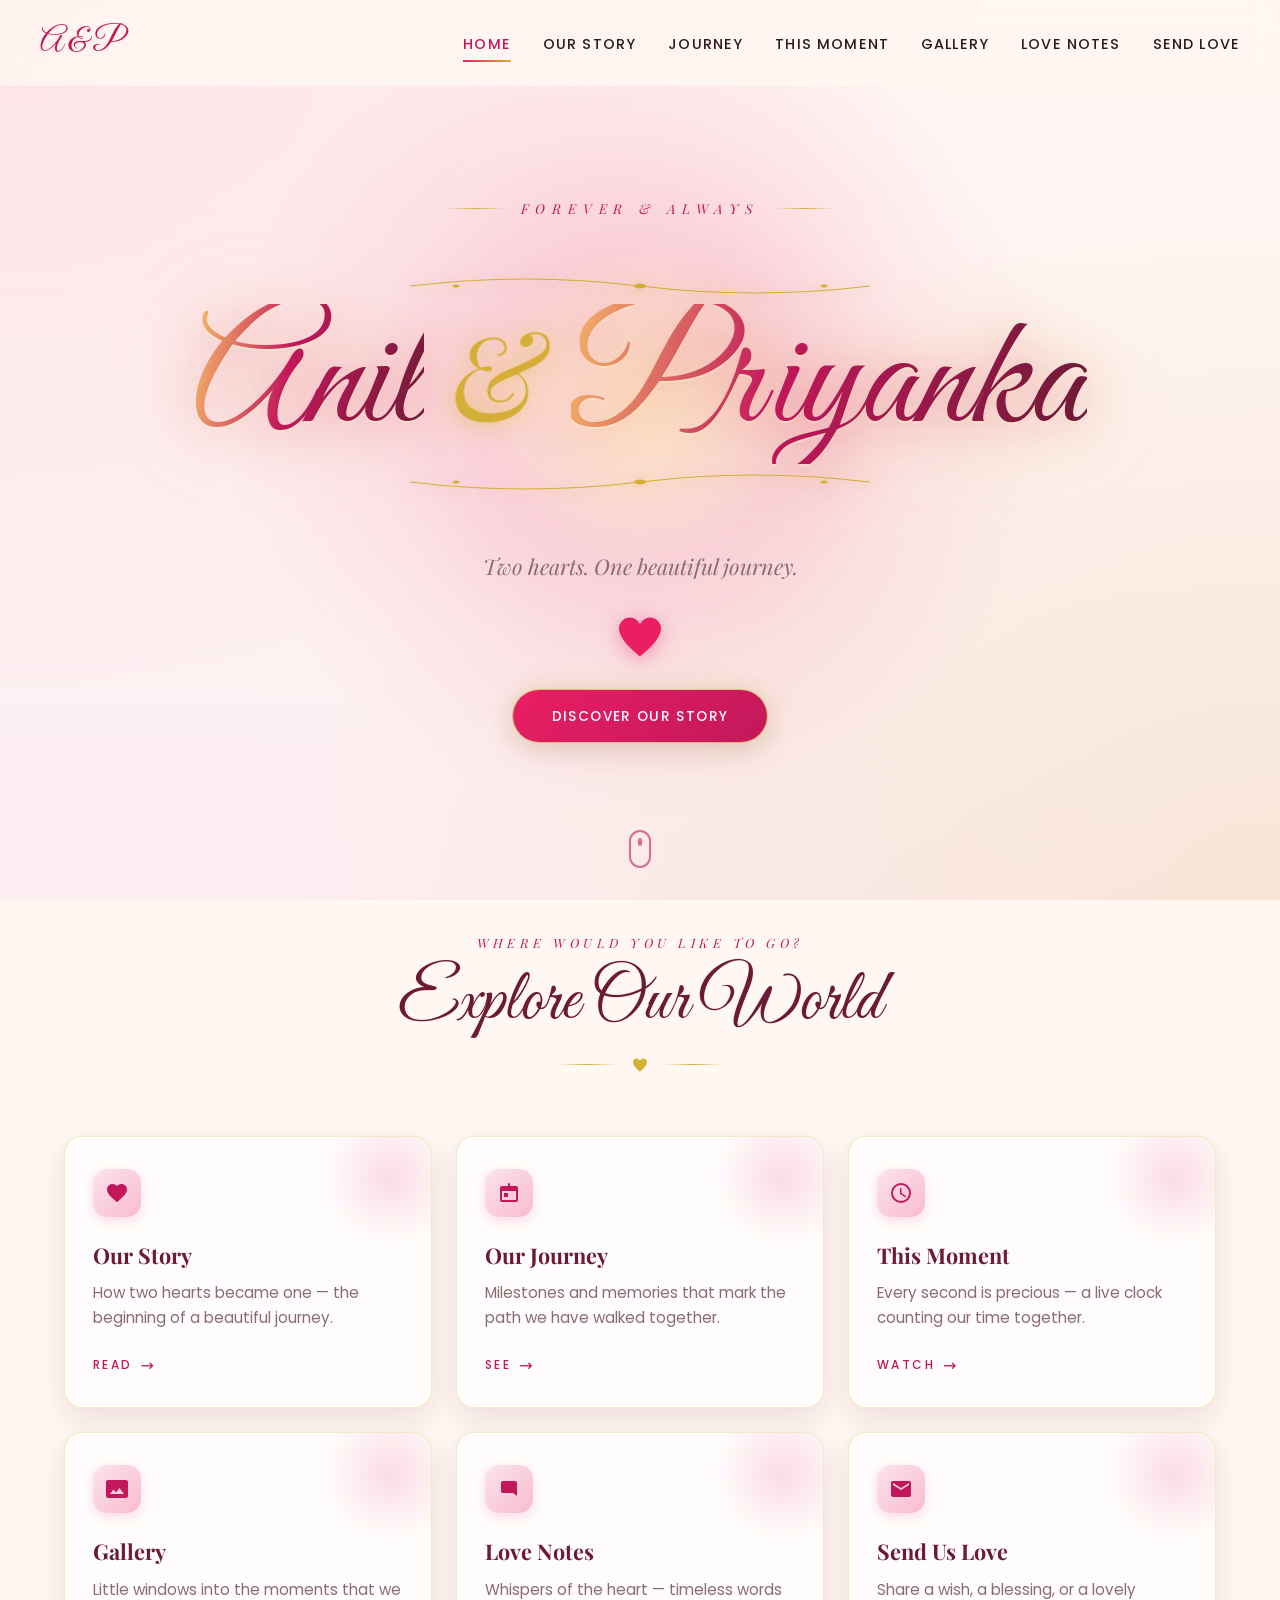
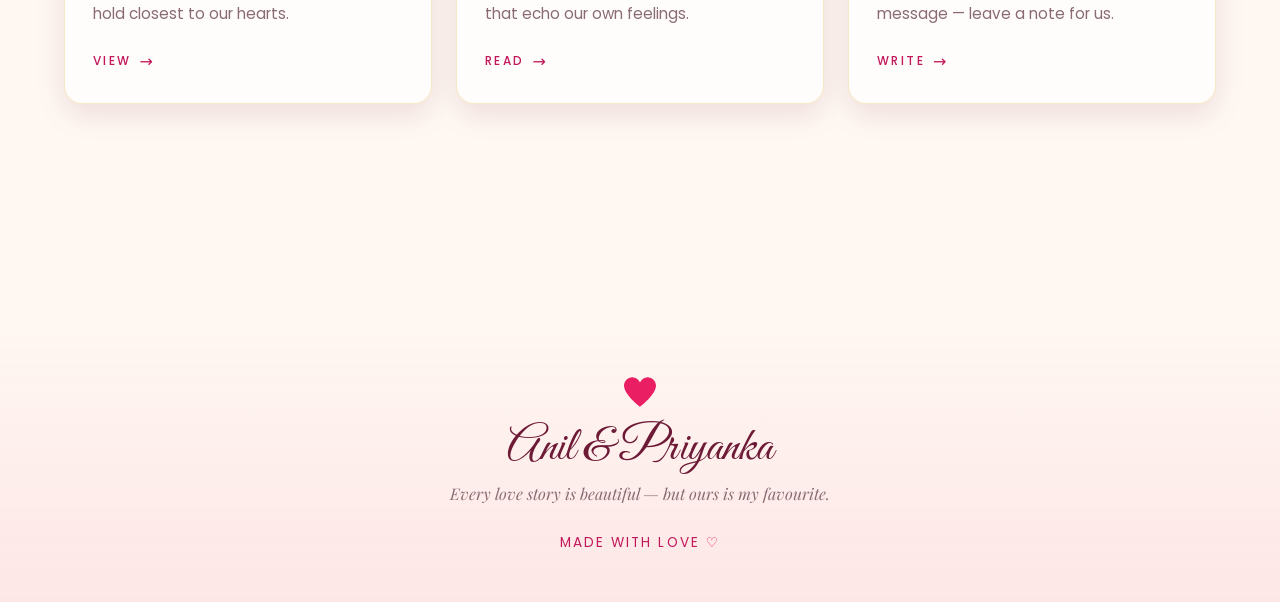
==== index.html @ 2e998d54 "Build multi-page romantic website for Anil & Priyanka - 7 pages: Home, Our Story, Journey, This Mome" ====
<!DOCTYPE html>
<html lang="en">
<head>
  <meta charset="UTF-8" />
  <meta name="viewport" content="width=device-width, initial-scale=1.0" />
  <title>Anil &amp; Priyanka &mdash; Our Love Story</title>
  <meta name="description" content="A love story of Anil and Priyanka." />

  <!-- Google Fonts -->
  <link rel="preconnect" href="https://fonts.googleapis.com" />
  <link rel="preconnect" href="https://fonts.gstatic.com" crossorigin />
  <link
    href="https://fonts.googleapis.com/css2?family=Great+Vibes&family=Playfair+Display:ital,wght@0,400;0,600;1,400&family=Poppins:wght@300;400;500;600&display=swap"
    rel="stylesheet"
  />

  <link rel="stylesheet" href="styles.css" />
</head>
<body>
  <!-- Floating hearts background -->
  <div class="hearts-container" aria-hidden="true"></div>

  <!-- Navigation (injected by script.js) -->
  <div id="nav-placeholder"></div>

  <!-- HERO -->
  <header id="home" class="hero">
    <div class="hero-aura" aria-hidden="true"></div>
    <div class="hero-sparkles" aria-hidden="true"></div>

    <div class="hero-content">
      <p class="hero-eyebrow">
        <span class="eyebrow-line"></span>
        Forever &amp; Always
        <span class="eyebrow-line"></span>
      </p>

      <div class="hero-names-wrap">
        <div class="flourish flourish-top" aria-hidden="true">
          <svg viewBox="0 0 200 20" preserveAspectRatio="none">
            <path d="M0,10 Q50,-4 100,10 T200,10" fill="none" stroke="currentColor" stroke-width="1.2"/>
            <circle cx="100" cy="10" r="2.5" fill="currentColor"/>
            <circle cx="20"  cy="10" r="1.5" fill="currentColor"/>
            <circle cx="180" cy="10" r="1.5" fill="currentColor"/>
          </svg>
        </div>

        <h1 class="hero-names">
          <span class="name" data-text="Anil">Anil</span>
          <span class="amp" aria-hidden="true">
            <svg viewBox="0 0 60 60">
              <text x="30" y="46" text-anchor="middle" font-family="Playfair Display, serif" font-style="italic" font-size="52" fill="currentColor">&amp;</text>
            </svg>
          </span>
          <span class="visually-hidden">and</span>
          <span class="name" data-text="Priyanka">Priyanka</span>
        </h1>

        <div class="flourish flourish-bottom" aria-hidden="true">
          <svg viewBox="0 0 200 20" preserveAspectRatio="none">
            <path d="M0,10 Q50,24 100,10 T200,10" fill="none" stroke="currentColor" stroke-width="1.2"/>
            <circle cx="100" cy="10" r="2.5" fill="currentColor"/>
            <circle cx="20"  cy="10" r="1.5" fill="currentColor"/>
            <circle cx="180" cy="10" r="1.5" fill="currentColor"/>
          </svg>
        </div>
      </div>

      <p class="hero-tagline">Two hearts. One beautiful journey.</p>

      <div class="hero-heart" aria-hidden="true">
        <svg viewBox="0 0 32 29.6" xmlns="http://www.w3.org/2000/svg">
          <path d="M23.6,0c-3.4,0-6.3,2.2-7.6,5.3C14.7,2.2,11.8,0,8.4,0C3.8,0,0,3.8,0,8.4c0,9.4,16,21.2,16,21.2s16-11.8,16-21.2C32,3.8,28.2,0,23.6,0z"/>
        </svg>
      </div>

      <a href="story.html" class="hero-cta">Discover Our Story</a>
    </div>

    <div class="hero-scroll" aria-hidden="true">
      <span></span>
    </div>
  </header>

  <!-- EXPLORE — gateway cards to each section -->
  <section class="explore-section">
    <div class="section-header reveal">
      <p class="section-eyebrow">Where would you like to go?</p>
      <h2 class="section-title">Explore Our World</h2>
      <div class="ornament"><span></span><svg viewBox="0 0 32 29.6"><path d="M23.6,0c-3.4,0-6.3,2.2-7.6,5.3C14.7,2.2,11.8,0,8.4,0C3.8,0,0,3.8,0,8.4c0,9.4,16,21.2,16,21.2s16-11.8,16-21.2C32,3.8,28.2,0,23.6,0z"/></svg><span></span></div>
    </div>

    <div class="explore-grid">
      <a href="story.html" class="explore-card reveal">
        <div class="explore-icon" aria-hidden="true">
          <svg viewBox="0 0 24 24"><path d="M12 21.35l-1.45-1.32C5.4 15.36 2 12.28 2 8.5 2 5.42 4.42 3 7.5 3c1.74 0 3.41.81 4.5 2.09C13.09 3.81 14.76 3 16.5 3 19.58 3 22 5.42 22 8.5c0 3.78-3.4 6.86-8.55 11.54L12 21.35z"/></svg>
        </div>
        <h3>Our Story</h3>
        <p>How two hearts became one &mdash; the beginning of a beautiful journey.</p>
        <span class="explore-cta">Read</span>
      </a>

      <a href="journey.html" class="explore-card reveal">
        <div class="explore-icon" aria-hidden="true">
          <svg viewBox="0 0 24 24"><path d="M12 2a1 1 0 0 1 1 1v2h6a2 2 0 0 1 2 2v12a2 2 0 0 1-2 2H5a2 2 0 0 1-2-2V7a2 2 0 0 1 2-2h6V3a1 1 0 0 1 1-1zm7 8H5v9h14v-9zM7 12h4v4H7v-4z"/></svg>
        </div>
        <h3>Our Journey</h3>
        <p>Milestones and memories that mark the path we have walked together.</p>
        <span class="explore-cta">See</span>
      </a>

      <a href="moment.html" class="explore-card reveal">
        <div class="explore-icon" aria-hidden="true">
          <svg viewBox="0 0 24 24"><path d="M12 2a10 10 0 1 0 10 10A10 10 0 0 0 12 2zm0 18a8 8 0 1 1 8-8 8 8 0 0 1-8 8zm.5-13H11v6l5.25 3.15.75-1.23-4.5-2.67z"/></svg>
        </div>
        <h3>This Moment</h3>
        <p>Every second is precious &mdash; a live clock counting our time together.</p>
        <span class="explore-cta">Watch</span>
      </a>

      <a href="gallery.html" class="explore-card reveal">
        <div class="explore-icon" aria-hidden="true">
          <svg viewBox="0 0 24 24"><path d="M21 3H3a2 2 0 0 0-2 2v14a2 2 0 0 0 2 2h18a2 2 0 0 0 2-2V5a2 2 0 0 0-2-2zM5 17l3.5-4.5 2.5 3L14.5 11 19 17H5z"/></svg>
        </div>
        <h3>Gallery</h3>
        <p>Little windows into the moments that we hold closest to our hearts.</p>
        <span class="explore-cta">View</span>
      </a>

      <a href="notes.html" class="explore-card reveal">
        <div class="explore-icon" aria-hidden="true">
          <svg viewBox="0 0 24 24"><path d="M6 4h12a2 2 0 0 1 2 2v13l-4-3H6a2 2 0 0 1-2-2V6a2 2 0 0 1 2-2zm2 5h8v2H8V9zm0 4h5v2H8v-2z"/></svg>
        </div>
        <h3>Love Notes</h3>
        <p>Whispers of the heart &mdash; timeless words that echo our own feelings.</p>
        <span class="explore-cta">Read</span>
      </a>

      <a href="wishes.html" class="explore-card reveal">
        <div class="explore-icon" aria-hidden="true">
          <svg viewBox="0 0 24 24"><path d="M20 4H4c-1.1 0-1.99.9-1.99 2L2 18c0 1.1.9 2 2 2h16c1.1 0 2-.9 2-2V6c0-1.1-.9-2-2-2zm0 4l-8 5-8-5V6l8 5 8-5v2z"/></svg>
        </div>
        <h3>Send Us Love</h3>
        <p>Share a wish, a blessing, or a lovely message &mdash; leave a note for us.</p>
        <span class="explore-cta">Write</span>
      </a>
    </div>
  </section>

  <!-- VISITOR COUNT — a warm welcome card -->
  <section class="visitor-section">
    <div class="visitor-card visitor-widget reveal" role="status" aria-live="polite">
      <div class="visitor-icon" aria-hidden="true">
        <svg viewBox="0 0 32 29.6"><path d="M23.6,0c-3.4,0-6.3,2.2-7.6,5.3C14.7,2.2,11.8,0,8.4,0C3.8,0,0,3.8,0,8.4c0,9.4,16,21.2,16,21.2s16-11.8,16-21.2C32,3.8,28.2,0,23.6,0z"/></svg>
      </div>
      <p class="visitor-eyebrow">You are one of</p>
      <p class="visitor-count-big">
        <span class="visitor-count">0</span>
      </p>
      <p class="visitor-label">loving souls who have visited our story</p>
      <p class="visitor-thanks">Thank you for being part of it.</p>
    </div>
  </section>

  <!-- Footer (injected by script.js) -->
  <div id="footer-placeholder"></div>

  <script src="script.js"></script>
</body>
</html>
---- styles.css ----
/* =========================================================
   Anil & Priyanka — Romantic Website
   Palette: blush, rose, burgundy, gold, cream
   ========================================================= */

:root {
  --cream: #fff8f2;
  --blush: #fce4ec;
  --blush-2: #f8bbd0;
  --rose: #e91e63;
  --rose-deep: #c2185b;
  --burgundy: #6d1a36;
  --gold: #d4af37;
  --gold-soft: #e8c96f;
  --ink: #2c1a20;
  --muted: #8a6b74;

  --font-script: "Great Vibes", cursive;
  --font-serif: "Playfair Display", serif;
  --font-sans: "Poppins", system-ui, -apple-system, sans-serif;

  --shadow-soft: 0 10px 30px rgba(109, 26, 54, 0.12);
  --shadow-deep: 0 25px 60px rgba(109, 26, 54, 0.18);
  --radius: 18px;
  --transition: 0.4s cubic-bezier(0.2, 0.7, 0.2, 1);
}

* { box-sizing: border-box; margin: 0; padding: 0; }

html { scroll-behavior: smooth; }

body {
  font-family: var(--font-sans);
  background: var(--cream);
  color: var(--ink);
  line-height: 1.7;
  overflow-x: hidden;
  position: relative;
  min-height: 100vh;
}

/* Subtle background gradient */
body::before {
  content: "";
  position: fixed;
  inset: 0;
  z-index: -2;
  background:
    radial-gradient(ellipse at top left, rgba(248, 187, 208, 0.35), transparent 55%),
    radial-gradient(ellipse at bottom right, rgba(212, 175, 55, 0.15), transparent 55%),
    linear-gradient(180deg, #fff8f2 0%, #fdeef2 100%);
}

a { color: inherit; text-decoration: none; }
img { max-width: 100%; display: block; }

/* =========================================================
   Floating hearts
   ========================================================= */
.hearts-container {
  position: fixed;
  inset: 0;
  pointer-events: none;
  overflow: hidden;
  z-index: -1;
}
.floating-heart {
  position: absolute;
  bottom: -40px;
  width: 22px;
  height: 22px;
  color: var(--rose);
  opacity: 0;
  animation: rise linear forwards;
}
.floating-heart svg { width: 100%; height: 100%; fill: currentColor; }

@keyframes rise {
  0%   { transform: translateY(0) rotate(0);   opacity: 0; }
  10%  { opacity: 0.55; }
  90%  { opacity: 0.35; }
  100% { transform: translateY(-110vh) rotate(360deg); opacity: 0; }
}

/* =========================================================
   Navigation
   ========================================================= */
.navbar {
  position: fixed;
  top: 0; left: 0; right: 0;
  z-index: 100;
  display: flex;
  align-items: center;
  justify-content: space-between;
  padding: 1rem 2.5rem;
  background: rgba(255, 248, 242, 0.75);
  backdrop-filter: blur(14px);
  -webkit-backdrop-filter: blur(14px);
  transition: background var(--transition), padding var(--transition), box-shadow var(--transition);
}
.navbar.scrolled {
  padding: 0.6rem 2.5rem;
  background: rgba(255, 248, 242, 0.92);
  box-shadow: 0 5px 20px rgba(109, 26, 54, 0.08);
}
.nav-logo {
  font-family: var(--font-script);
  font-size: 2rem;
  color: var(--rose-deep);
}
.nav-links {
  list-style: none;
  display: flex;
  gap: 2rem;
}
.nav-links a {
  font-size: 0.9rem;
  letter-spacing: 0.08em;
  text-transform: uppercase;
  font-weight: 500;
  position: relative;
  padding: 0.25rem 0;
  color: var(--ink);
  transition: color var(--transition);
}
.nav-links a::after {
  content: "";
  position: absolute;
  left: 50%;
  bottom: -4px;
  width: 0;
  height: 2px;
  background: var(--rose);
  transition: width var(--transition), left var(--transition);
}
.nav-links a:hover { color: var(--rose-deep); }
.nav-links a:hover::after { width: 100%; left: 0; }

/* Active page state */
.nav-links a.active { color: var(--rose-deep); }
.nav-links a.active::after { width: 100%; left: 0; background: linear-gradient(90deg, var(--rose), var(--gold)); }

.nav-toggle {
  display: none;
  flex-direction: column;
  gap: 5px;
  background: transparent;
  border: 0;
  cursor: pointer;
  padding: 6px;
}
.nav-toggle span {
  width: 26px;
  height: 2px;
  background: var(--burgundy);
  transition: transform var(--transition), opacity var(--transition);
}
.nav-toggle.open span:nth-child(1) { transform: translateY(7px) rotate(45deg); }
.nav-toggle.open span:nth-child(2) { opacity: 0; }
.nav-toggle.open span:nth-child(3) { transform: translateY(-7px) rotate(-45deg); }

/* =========================================================
   Hero — Glorious edition
   ========================================================= */
.hero {
  min-height: 100vh;
  display: flex;
  align-items: center;
  justify-content: center;
  text-align: center;
  padding: clamp(5rem, 12vw, 6rem) clamp(1rem, 4vw, 1.5rem) 4rem;
  position: relative;
  overflow: hidden;
}
.hero-content {
  max-width: 1000px;
  width: 100%;
  position: relative;
  z-index: 2;
}

/* Radiant golden aura behind the names */
.hero-aura {
  position: absolute;
  top: 50%;
  left: 50%;
  width: min(900px, 130vw);
  height: min(900px, 130vw);
  transform: translate(-50%, -55%);
  background:
    radial-gradient(circle at center,
      rgba(255, 215, 130, 0.35) 0%,
      rgba(233, 30, 99, 0.15) 25%,
      rgba(233, 30, 99, 0.05) 45%,
      transparent 65%);
  filter: blur(10px);
  pointer-events: none;
  z-index: 1;
  animation: auraPulse 6s ease-in-out infinite;
}
@keyframes auraPulse {
  0%, 100% { transform: translate(-50%, -55%) scale(1);    opacity: 0.9; }
  50%      { transform: translate(-50%, -55%) scale(1.08); opacity: 1;   }
}

/* Sparkle field (JS injects .sparkle elements into this) */
.hero-sparkles {
  position: absolute;
  inset: 0;
  pointer-events: none;
  z-index: 1;
}
.sparkle {
  position: absolute;
  width: 8px;
  height: 8px;
  opacity: 0;
  color: var(--gold);
  animation: sparkleFade 2.4s ease-in-out forwards;
}
.sparkle svg { width: 100%; height: 100%; fill: currentColor; }
@keyframes sparkleFade {
  0%   { transform: scale(0)   rotate(0deg);   opacity: 0; }
  40%  { transform: scale(1.2) rotate(90deg);  opacity: 1; }
  100% { transform: scale(0.4) rotate(180deg); opacity: 0; }
}

/* Eyebrow with side lines — feels regal */
.hero-eyebrow {
  font-family: var(--font-serif);
  font-style: italic;
  letter-spacing: clamp(0.25em, 1.5vw, 0.5em);
  text-transform: uppercase;
  color: var(--rose-deep);
  font-size: clamp(0.7rem, 1.8vw, 0.85rem);
  margin-bottom: clamp(1.25rem, 3vw, 2rem);
  display: inline-flex;
  align-items: center;
  gap: clamp(0.5rem, 2vw, 1rem);
  max-width: 100%;
  flex-wrap: wrap;
  justify-content: center;
  opacity: 0;
  animation: fadeInUp 1s 0.2s ease forwards;
}
.eyebrow-line {
  width: clamp(30px, 8vw, 60px);
  height: 1px;
  background: linear-gradient(90deg, transparent, var(--gold), transparent);
}

/* Ornate frame around the names */
.hero-names-wrap {
  position: relative;
  display: inline-block;
  padding: clamp(0.75rem, 3vw, 1.5rem) clamp(0.5rem, 3vw, 2rem);
  max-width: 100%;
}
.flourish {
  color: var(--gold);
  width: 80%;
  max-width: 460px;
  height: clamp(14px, 2.5vw, 20px);
  margin: 0 auto;
  opacity: 0;
  animation: fadeInScale 1.2s 0.5s ease forwards;
  filter: drop-shadow(0 2px 6px rgba(212, 175, 55, 0.5));
}
.flourish svg { width: 100%; height: 100%; }
.flourish-top    { margin-bottom: 0.5rem; }
.flourish-bottom { margin-top: 0.5rem; transform: scaleY(-1); }

/* THE NAMES */
.hero-names {
  font-family: var(--font-script);
  font-weight: 400;
  /* Fluid scaling: tiny phones get ~2.75rem, huge screens cap at 10rem */
  font-size: clamp(2.75rem, 14vw, 10rem);
  line-height: 1;
  display: flex;
  gap: clamp(0.15rem, 1vw, 0.35rem);
  align-items: center;
  justify-content: center;
  flex-wrap: wrap;
  max-width: 100%;
  word-break: break-word;
}

.hero-names .name {
  position: relative;
  display: inline-block;

  /* Rich burgundy → rose → gold gradient with animated shimmer sweep */
  background: linear-gradient(
    100deg,
    #6d1a36 0%,
    #c2185b 25%,
    #ffd76b 45%,
    #fff4c4 50%,
    #ffd76b 55%,
    #c2185b 75%,
    #6d1a36 100%
  );
  background-size: 250% 100%;
  background-position: 100% 0;
  -webkit-background-clip: text;
  background-clip: text;
  color: transparent;

  /* Multi-layer glow for a "lit from within" feel */
  filter:
    drop-shadow(0 2px 0 rgba(255, 245, 200, 0.35))
    drop-shadow(0 4px 25px rgba(233, 30, 99, 0.35))
    drop-shadow(0 0 40px rgba(212, 175, 55, 0.35));

  opacity: 0;
  animation:
    nameReveal 1.4s cubic-bezier(0.2, 0.8, 0.2, 1) 0.7s forwards,
    shimmerSweep 6s ease-in-out 2s infinite;
}

.hero-names .name:nth-of-type(2) {
  animation:
    nameReveal 1.4s cubic-bezier(0.2, 0.8, 0.2, 1) 1.1s forwards,
    shimmerSweep 6s ease-in-out 2.4s infinite;
}

@keyframes nameReveal {
  0%   { opacity: 0; transform: translateY(30px) scale(0.9); letter-spacing: 0.2em; filter: blur(6px) drop-shadow(0 0 40px rgba(212,175,55,0.35)); }
  60%  { opacity: 1; }
  100% { opacity: 1; transform: translateY(0) scale(1);      letter-spacing: 0;      filter:
    drop-shadow(0 2px 0 rgba(255, 245, 200, 0.35))
    drop-shadow(0 4px 25px rgba(233, 30, 99, 0.35))
    drop-shadow(0 0 40px rgba(212, 175, 55, 0.35)); }
}

@keyframes shimmerSweep {
  0%   { background-position: 100% 0; }
  50%  { background-position: 0    0; }
  100% { background-position: -100% 0; }
}

/* The GOLD AMPERSAND — rotating, pulsing, radiant */
.hero-names .amp {
  display: inline-flex;
  align-items: center;
  justify-content: center;
  width: 0.85em;
  height: 0.85em;
  padding: 0;
  color: var(--gold);
  filter:
    drop-shadow(0 0 12px rgba(212, 175, 55, 0.7))
    drop-shadow(0 0 30px rgba(255, 215, 130, 0.4));
  animation: ampFloat 4s ease-in-out infinite, ampReveal 1s 0.9s ease both;
  transform-origin: center;
}
.hero-names .amp svg { width: 100%; height: 100%; overflow: visible; }
.hero-names .amp text {
  fill: url(#dummy); /* fallback if gradient defined; else currentColor */
  fill: currentColor;
}

@keyframes ampFloat {
  0%, 100% { transform: rotate(-4deg) scale(1);    }
  50%      { transform: rotate( 4deg) scale(1.08); }
}
@keyframes ampReveal {
  from { opacity: 0; transform: scale(0.4) rotate(-40deg); }
  to   { opacity: 1; transform: scale(1)   rotate(-4deg);  }
}

/* Visually hidden but accessible for screen readers */
.visually-hidden {
  position: absolute;
  width: 1px; height: 1px;
  padding: 0; margin: -1px;
  overflow: hidden;
  clip: rect(0 0 0 0);
  white-space: nowrap;
  border: 0;
}

.hero-tagline {
  font-family: var(--font-serif);
  font-style: italic;
  color: var(--muted);
  font-size: clamp(1rem, 2vw, 1.35rem);
  margin: 2rem auto;
  max-width: 500px;
  opacity: 0;
  animation: fadeInUp 1s 1.5s ease forwards;
}

@keyframes fadeInUp {
  from { opacity: 0; transform: translateY(20px); }
  to   { opacity: 1; transform: translateY(0);    }
}
@keyframes fadeInScale {
  from { opacity: 0; transform: scale(0.85); }
  to   { opacity: 1; transform: scale(1);    }
}

.hero-heart {
  width: 42px;
  height: 42px;
  margin: 0 auto 2rem;
  color: var(--rose);
  animation: heartbeat 1.6s ease-in-out infinite, fadeInUp 1s 1.8s ease both;
}
.hero-heart svg { width: 100%; height: 100%; fill: currentColor; filter: drop-shadow(0 4px 10px rgba(233,30,99,0.4)); }

@keyframes heartbeat {
  0%, 100% { transform: scale(1); }
  25%      { transform: scale(1.15); }
  50%      { transform: scale(0.95); }
  75%      { transform: scale(1.1); }
}

.hero-cta {
  display: inline-block;
  padding: 0.9rem 2.4rem;
  background: linear-gradient(135deg, var(--rose), var(--rose-deep));
  color: #fff;
  font-weight: 500;
  letter-spacing: 0.1em;
  text-transform: uppercase;
  font-size: 0.85rem;
  border-radius: 999px;
  box-shadow: var(--shadow-soft), 0 0 0 1px rgba(212, 175, 55, 0.3), 0 0 25px rgba(212, 175, 55, 0.25);
  transition: transform var(--transition), box-shadow var(--transition);
  opacity: 0;
  animation: fadeInUp 1s 2s ease forwards;
  position: relative;
}
.hero-cta::before {
  content: "";
  position: absolute;
  inset: -1px;
  border-radius: 999px;
  padding: 1px;
  background: linear-gradient(135deg, var(--gold), transparent, var(--gold));
  -webkit-mask: linear-gradient(#000 0 0) content-box, linear-gradient(#000 0 0);
  -webkit-mask-composite: xor;
          mask-composite: exclude;
  pointer-events: none;
  opacity: 0.6;
}
.hero-cta:hover {
  transform: translateY(-3px);
  box-shadow: var(--shadow-deep), 0 0 0 1px rgba(212, 175, 55, 0.6), 0 0 40px rgba(212, 175, 55, 0.4);
}

.hero-scroll {
  position: absolute;
  left: 50%;
  bottom: 2rem;
  transform: translateX(-50%);
  width: 22px;
  height: 38px;
  border: 2px solid var(--rose-deep);
  border-radius: 20px;
  opacity: 0.6;
}
.hero-scroll span {
  position: absolute;
  top: 6px;
  left: 50%;
  transform: translateX(-50%);
  width: 4px;
  height: 8px;
  background: var(--rose-deep);
  border-radius: 4px;
  animation: scroll-dot 1.6s ease-in-out infinite;
}
@keyframes scroll-dot {
  0%   { transform: translate(-50%, 0);    opacity: 1; }
  100% { transform: translate(-50%, 14px); opacity: 0; }
}

/* =========================================================
   Section shared
   ========================================================= */
.section {
  padding: 7rem 1.5rem;
  max-width: 1200px;
  margin: 0 auto;
}
.section-header {
  text-align: center;
  margin-bottom: 4rem;
}
.section-eyebrow {
  font-family: var(--font-serif);
  font-style: italic;
  letter-spacing: 0.35em;
  text-transform: uppercase;
  font-size: 0.8rem;
  color: var(--rose-deep);
  margin-bottom: 0.75rem;
}
.section-title {
  font-family: var(--font-script);
  font-weight: 400;
  font-size: clamp(2.75rem, 6vw, 4.5rem);
  color: var(--burgundy);
  line-height: 1;
}
.ornament {
  display: flex;
  align-items: center;
  justify-content: center;
  gap: 1rem;
  margin-top: 1.25rem;
}
.ornament span {
  height: 1px;
  width: 60px;
  background: linear-gradient(90deg, transparent, var(--gold), transparent);
}
.ornament svg {
  width: 14px;
  height: 14px;
  fill: var(--gold);
}

/* Reveal on scroll */
.reveal {
  opacity: 0;
  transform: translateY(30px);
  transition: opacity 0.9s ease, transform 0.9s ease;
}
.reveal.visible {
  opacity: 1;
  transform: translateY(0);
}

/* =========================================================
   Our Story
   ========================================================= */
.story-grid {
  display: grid;
  grid-template-columns: 1fr 1fr;
  gap: 4rem;
  align-items: center;
}
.story-image-inner {
  position: relative;
  border-radius: var(--radius);
  overflow: hidden;
  box-shadow: var(--shadow-deep);
  transform: rotate(-1deg);
  transition: transform var(--transition);
}
.story-image-inner:hover { transform: rotate(0); }
.story-image-inner::before {
  content: "";
  position: absolute;
  inset: 12px;
  border: 1px solid rgba(255,255,255,0.5);
  border-radius: calc(var(--radius) - 6px);
  pointer-events: none;
  z-index: 2;
}
.story-photo-placeholder {
  aspect-ratio: 4 / 5;
  background:
    linear-gradient(135deg, rgba(255,255,255,0.2), rgba(255,255,255,0)),
    linear-gradient(135deg, var(--blush-2), var(--rose));
  display: flex;
  flex-direction: column;
  align-items: center;
  justify-content: center;
  color: #fff;
  text-align: center;
  padding: 2rem;
  font-family: var(--font-serif);
}
.story-photo-placeholder span {
  font-size: 1.25rem;
  letter-spacing: 0.15em;
  text-transform: uppercase;
  margin-bottom: 0.5rem;
}
.story-photo-placeholder small {
  font-family: var(--font-sans);
  opacity: 0.85;
  font-size: 0.85rem;
  max-width: 220px;
}

.story-text h3 {
  font-family: var(--font-serif);
  font-size: clamp(1.5rem, 3vw, 2rem);
  color: var(--burgundy);
  margin-bottom: 1.25rem;
  line-height: 1.3;
}
.story-text p {
  color: var(--muted);
  margin-bottom: 1rem;
}
.story-text .signature {
  font-family: var(--font-script);
  font-size: 1.75rem;
  color: var(--rose-deep);
  margin-top: 1.5rem;
}

/* =========================================================
   Timeline
   ========================================================= */
.timeline-section { background: transparent; }
.timeline {
  list-style: none;
  position: relative;
  max-width: 800px;
  margin: 0 auto;
  padding: 1rem 0;
}
.timeline::before {
  content: "";
  position: absolute;
  left: 50%;
  top: 0; bottom: 0;
  width: 2px;
  background: linear-gradient(180deg, transparent, var(--blush-2), var(--rose), var(--blush-2), transparent);
  transform: translateX(-50%);
}
.timeline-item {
  position: relative;
  width: 50%;
  padding: 1.25rem 2.5rem;
}
.timeline-item:nth-child(odd)  { left: 0; text-align: right; }
.timeline-item:nth-child(even) { left: 50%; text-align: left; }

.timeline-dot {
  position: absolute;
  top: 2rem;
  width: 18px;
  height: 18px;
  border-radius: 50%;
  background: var(--rose);
  border: 3px solid var(--cream);
  box-shadow: 0 0 0 3px var(--rose), 0 0 20px rgba(233,30,99,0.4);
}
.timeline-item:nth-child(odd)  .timeline-dot { right: -9px; }
.timeline-item:nth-child(even) .timeline-dot { left: -9px; }

.timeline-content {
  background: #fff;
  padding: 1.5rem 1.75rem;
  border-radius: var(--radius);
  box-shadow: var(--shadow-soft);
  border: 1px solid rgba(248, 187, 208, 0.6);
  transition: transform var(--transition), box-shadow var(--transition);
}
.timeline-content:hover {
  transform: translateY(-4px);
  box-shadow: var(--shadow-deep);
}
.timeline-date {
  display: inline-block;
  font-family: var(--font-serif);
  font-style: italic;
  color: var(--rose-deep);
  font-size: 0.85rem;
  letter-spacing: 0.15em;
  text-transform: uppercase;
  margin-bottom: 0.5rem;
}
.timeline-content h3 {
  font-family: var(--font-serif);
  color: var(--burgundy);
  font-size: 1.2rem;
  margin-bottom: 0.5rem;
}
.timeline-content p {
  color: var(--muted);
  font-size: 0.95rem;
}

/* =========================================================
   Gallery
   ========================================================= */
.gallery-grid {
  display: grid;
  grid-template-columns: repeat(3, 1fr);
  gap: 1.25rem;
}
.gallery-item {
  position: relative;
  overflow: hidden;
  border-radius: var(--radius);
  box-shadow: var(--shadow-soft);
  aspect-ratio: 1 / 1;
  cursor: pointer;
}
.gallery-item:nth-child(1),
.gallery-item:nth-child(6) { aspect-ratio: 1 / 1.3; }

.gallery-placeholder {
  width: 100%; height: 100%;
  display: flex;
  align-items: center;
  justify-content: center;
  background: linear-gradient(135deg, var(--blush-2), var(--rose));
  color: #fff;
  font-family: var(--font-serif);
  font-style: italic;
  letter-spacing: 0.1em;
  font-size: 1.1rem;
  transition: transform 0.8s ease;
}
.gallery-item:nth-child(2) .gallery-placeholder { background: linear-gradient(135deg, #f8bbd0, #d4af37); }
.gallery-item:nth-child(3) .gallery-placeholder { background: linear-gradient(135deg, #ffd6e0, #c2185b); }
.gallery-item:nth-child(4) .gallery-placeholder { background: linear-gradient(135deg, #fce4ec, #e91e63); }
.gallery-item:nth-child(5) .gallery-placeholder { background: linear-gradient(135deg, #ffd7a8, #e91e63); }

.gallery-item::after {
  content: attr(data-caption);
  position: absolute;
  left: 0; right: 0; bottom: 0;
  padding: 1.5rem 1rem 1rem;
  background: linear-gradient(180deg, transparent, rgba(109, 26, 54, 0.85));
  color: #fff;
  font-family: var(--font-serif);
  font-style: italic;
  font-size: 1rem;
  text-align: center;
  transform: translateY(100%);
  transition: transform var(--transition);
}
.gallery-item:hover .gallery-placeholder { transform: scale(1.08); }
.gallery-item:hover::after { transform: translateY(0); }

.gallery-note {
  text-align: center;
  margin-top: 2rem;
  color: var(--muted);
  font-size: 0.9rem;
  font-style: italic;
}
.gallery-note code {
  background: rgba(233, 30, 99, 0.08);
  padding: 2px 6px;
  border-radius: 4px;
  color: var(--rose-deep);
  font-size: 0.85rem;
}

/* =========================================================
   Quotes
   ========================================================= */
.quotes-section { background: transparent; }
.quote-carousel {
  position: relative;
  max-width: 780px;
  margin: 0 auto;
  padding: 3rem 2rem 2rem;
  background:
    linear-gradient(180deg, rgba(255,255,255,0.75), rgba(255,255,255,0.55)),
    radial-gradient(circle at top left, rgba(248, 187, 208, 0.4), transparent 60%);
  border: 1px solid rgba(212, 175, 55, 0.3);
  border-radius: var(--radius);
  box-shadow: var(--shadow-soft);
  backdrop-filter: blur(6px);
  -webkit-backdrop-filter: blur(6px);
  text-align: center;
  min-height: 300px;
}
.quote-carousel::before {
  content: "\201C";
  position: absolute;
  top: -10px;
  left: 30px;
  font-family: var(--font-serif);
  font-size: 8rem;
  line-height: 1;
  color: var(--rose);
  opacity: 0.25;
}
.quote {
  display: none;
  padding: 1rem 0.5rem 2rem;
  animation: fadeQuote 0.6s ease;
}
.quote.active { display: block; }
@keyframes fadeQuote {
  from { opacity: 0; transform: translateY(10px); }
  to   { opacity: 1; transform: translateY(0); }
}
.quote p {
  font-family: var(--font-serif);
  font-style: italic;
  font-size: clamp(1.1rem, 2.2vw, 1.5rem);
  color: var(--burgundy);
  line-height: 1.5;
  margin-bottom: 1.25rem;
}
.quote cite {
  font-family: var(--font-sans);
  font-style: normal;
  color: var(--rose-deep);
  letter-spacing: 0.15em;
  text-transform: uppercase;
  font-size: 0.8rem;
}

.quote-controls {
  display: flex;
  align-items: center;
  justify-content: center;
  gap: 1.5rem;
  margin-top: 1rem;
}
.quote-btn {
  background: transparent;
  border: 1px solid var(--rose);
  color: var(--rose-deep);
  width: 40px; height: 40px;
  border-radius: 50%;
  cursor: pointer;
  font-size: 0.9rem;
  transition: background var(--transition), color var(--transition), transform var(--transition);
}
.quote-btn:hover {
  background: var(--rose);
  color: #fff;
  transform: scale(1.08);
}
.quote-dots {
  display: flex;
  gap: 0.5rem;
}
.quote-dots button {
  width: 8px; height: 8px;
  border-radius: 50%;
  border: 0;
  background: var(--blush-2);
  cursor: pointer;
  transition: background var(--transition), transform var(--transition);
}
.quote-dots button.active {
  background: var(--rose-deep);
  transform: scale(1.4);
}

/* =========================================================
   Journey — Path of Love + Mini Calendar
   ========================================================= */
.journey-path-section { padding-bottom: 4rem; }

.journey-path {
  position: relative;
  max-width: 1100px;
  margin: 0 auto;
  padding: 1.5rem 1rem 1rem;
}
.journey-line {
  position: absolute;
  top: 55px;
  left: 0;
  right: 0;
  width: 100%;
  height: 120px;
  z-index: 0;
  animation: pathDraw 3s ease-out both;
}
@keyframes pathDraw {
  from { opacity: 0; transform: scaleY(0.6); transform-origin: center; }
  to   { opacity: 1; transform: scaleY(1); }
}

.journey-stops {
  position: relative;
  z-index: 1;
  display: grid;
  grid-template-columns: repeat(4, 1fr);
  gap: 1rem;
  align-items: start;
}

.jp-stop {
  display: flex;
  flex-direction: column;
  align-items: center;
  text-align: center;
  padding: 0 0.5rem;
}
.jp-num {
  font-family: var(--font-serif);
  font-style: italic;
  font-size: 0.75rem;
  color: var(--gold);
  letter-spacing: 0.3em;
  text-transform: uppercase;
  margin-bottom: 0.5rem;
}
.jp-marker {
  width: 64px;
  height: 64px;
  border-radius: 50%;
  background: linear-gradient(135deg, var(--rose), var(--rose-deep));
  display: flex;
  align-items: center;
  justify-content: center;
  color: #fff;
  box-shadow:
    0 0 0 4px rgba(255, 255, 255, 0.7),
    0 0 0 5px rgba(212, 175, 55, 0.5),
    0 8px 20px rgba(233, 30, 99, 0.35);
  margin-bottom: 1rem;
  animation: markerFloat 3.5s ease-in-out infinite;
  transition: transform var(--transition);
}
.jp-stop:nth-child(2) .jp-marker { animation-delay: 0.4s; }
.jp-stop:nth-child(3) .jp-marker { animation-delay: 0.8s; }
.jp-stop:nth-child(4) .jp-marker { animation-delay: 1.2s; }

.jp-marker:hover { transform: scale(1.08); }
.jp-marker svg { width: 26px; height: 26px; fill: currentColor; filter: drop-shadow(0 2px 4px rgba(0,0,0,0.15)); }

.jp-marker-final {
  background: linear-gradient(135deg, var(--gold-soft), var(--gold), var(--rose));
  box-shadow:
    0 0 0 4px rgba(255, 255, 255, 0.7),
    0 0 0 5px var(--gold),
    0 8px 30px rgba(212, 175, 55, 0.6),
    0 0 40px rgba(233, 30, 99, 0.3);
}

/* Engagement marker — golden ring look */
.jp-marker-ring {
  background: linear-gradient(135deg, #fff4c4, var(--gold) 45%, #b8901f);
  box-shadow:
    0 0 0 4px rgba(255, 255, 255, 0.75),
    0 0 0 5px rgba(233, 30, 99, 0.35),
    0 8px 22px rgba(212, 175, 55, 0.5);
}
.jp-marker-ring svg { width: 22px; height: 22px; }

@keyframes markerFloat {
  0%, 100% { transform: translateY(0); }
  50%      { transform: translateY(-6px); }
}

.jp-title {
  font-family: var(--font-serif);
  font-weight: 600;
  color: var(--burgundy);
  font-size: 1.05rem;
  margin-bottom: 0.25rem;
  line-height: 1.2;
}
.jp-date {
  font-family: var(--font-sans);
  font-size: 0.75rem;
  color: var(--rose-deep);
  letter-spacing: 0.1em;
  margin-bottom: 0.25rem;
  font-weight: 500;
}
.jp-location {
  font-family: var(--font-serif);
  font-style: italic;
  color: var(--muted);
  font-size: 0.85rem;
}

/* Location line inside timeline items */
.timeline-location {
  display: inline-flex !important;
  align-items: center;
  gap: 0.4rem;
  font-family: var(--font-serif);
  font-style: italic;
  color: var(--rose-deep) !important;
  font-size: 0.9rem !important;
  margin-bottom: 0.75rem !important;
  padding: 0.35rem 0.85rem;
  background: rgba(233, 30, 99, 0.06);
  border-radius: 999px;
  border: 1px solid rgba(212, 175, 55, 0.3);
}
.loc-icon {
  width: 14px;
  height: 14px;
  fill: currentColor;
  flex-shrink: 0;
}

.ceremony-name {
  font-family: var(--font-serif);
  color: var(--rose-deep);
  font-style: italic;
  font-weight: 600;
}

/* Highlight the final "marriage" item */
.timeline-dot-final {
  background: linear-gradient(135deg, var(--gold), var(--rose)) !important;
  box-shadow: 0 0 0 3px var(--rose), 0 0 30px rgba(212, 175, 55, 0.6) !important;
  transform: scale(1.15);
}
.timeline-content-final {
  border: 1px solid rgba(212, 175, 55, 0.5) !important;
  background: linear-gradient(180deg, #ffffff, #fdf2e8) !important;
  box-shadow: var(--shadow-deep), 0 0 30px rgba(212, 175, 55, 0.15) !important;
}

/* -------- MINI CALENDAR -------- */
.mini-calendar {
  margin-top: 1.25rem;
  padding: 1rem 1.15rem 1.15rem;
  background:
    linear-gradient(180deg, rgba(255, 255, 255, 0.9), rgba(252, 228, 236, 0.4));
  border: 1px solid rgba(212, 175, 55, 0.35);
  border-radius: 14px;
  box-shadow: inset 0 1px 0 rgba(255, 255, 255, 0.6), 0 6px 18px rgba(109, 26, 54, 0.08);
  text-align: center;
  max-width: 320px;
  margin-left: auto;
  margin-right: auto;
}
.timeline-item:nth-child(odd) .mini-calendar {
  margin-right: 0; margin-left: auto;
}
.timeline-item:nth-child(even) .mini-calendar {
  margin-left: 0; margin-right: auto;
}
.mc-header {
  font-family: var(--font-script);
  font-size: 1.6rem;
  color: var(--burgundy);
  line-height: 1;
  margin-bottom: 0.15rem;
  background: linear-gradient(90deg, var(--rose-deep), var(--gold));
  -webkit-background-clip: text;
  background-clip: text;
  color: transparent;
}
.mc-subheader {
  font-family: var(--font-serif);
  font-style: italic;
  font-size: 0.7rem;
  color: var(--muted);
  letter-spacing: 0.2em;
  text-transform: uppercase;
  margin-bottom: 0.75rem;
}
.mc-grid {
  display: grid;
  grid-template-columns: repeat(7, 1fr);
  gap: 2px;
}
.mc-day-label {
  font-family: var(--font-sans);
  font-size: 0.65rem;
  color: var(--rose-deep);
  font-weight: 500;
  padding: 0.25rem 0;
  letter-spacing: 0.05em;
  text-transform: uppercase;
}
.mc-cell {
  aspect-ratio: 1;
  display: flex;
  align-items: center;
  justify-content: center;
  font-family: var(--font-sans);
  font-size: 0.75rem;
  color: var(--ink);
  border-radius: 6px;
  position: relative;
  transition: background var(--transition);
}
.mc-cell:not(.mc-empty):not(.mc-target):hover {
  background: rgba(233, 30, 99, 0.08);
}
.mc-empty {
  visibility: hidden;
}

/* THE ROMANTIC HIGHLIGHTED DAY */
.mc-target {
  color: #fff;
  font-weight: 700;
  z-index: 2;
  transform: scale(1.1);
}
.mc-target::before {
  /* Heart-radiant background */
  content: "";
  position: absolute;
  inset: 2px;
  border-radius: 50%;
  background: radial-gradient(circle at 35% 35%,
    #ffd76b 0%,
    #e91e63 45%,
    #c2185b 85%);
  z-index: -1;
  box-shadow:
    0 0 0 2px rgba(255, 255, 255, 0.8),
    0 0 0 3px rgba(212, 175, 55, 0.6),
    0 4px 15px rgba(233, 30, 99, 0.45);
  animation: heartRing 2.4s ease-in-out infinite;
}
.mc-target::after {
  /* Little heart floating just above */
  content: "";
  position: absolute;
  top: -14px;
  left: 50%;
  transform: translateX(-50%);
  width: 12px;
  height: 12px;
  background-color: var(--rose);
  -webkit-mask: url('data:image/svg+xml;utf8,<svg xmlns="http://www.w3.org/2000/svg" viewBox="0 0 32 29.6"><path d="M23.6,0c-3.4,0-6.3,2.2-7.6,5.3C14.7,2.2,11.8,0,8.4,0C3.8,0,0,3.8,0,8.4c0,9.4,16,21.2,16,21.2s16-11.8,16-21.2C32,3.8,28.2,0,23.6,0z"/></svg>') center/contain no-repeat;
          mask: url('data:image/svg+xml;utf8,<svg xmlns="http://www.w3.org/2000/svg" viewBox="0 0 32 29.6"><path d="M23.6,0c-3.4,0-6.3,2.2-7.6,5.3C14.7,2.2,11.8,0,8.4,0C3.8,0,0,3.8,0,8.4c0,9.4,16,21.2,16,21.2s16-11.8,16-21.2C32,3.8,28.2,0,23.6,0z"/></svg>') center/contain no-repeat;
  filter: drop-shadow(0 1px 3px rgba(233, 30, 99, 0.5));
  animation: heartBob 1.8s ease-in-out infinite;
}

@keyframes heartRing {
  0%, 100% { box-shadow: 0 0 0 2px rgba(255, 255, 255, 0.8), 0 0 0 3px rgba(212, 175, 55, 0.6), 0 4px 15px rgba(233, 30, 99, 0.45); }
  50%      { box-shadow: 0 0 0 2px rgba(255, 255, 255, 0.8), 0 0 0 5px rgba(212, 175, 55, 0.8), 0 4px 25px rgba(233, 30, 99, 0.7); }
}
@keyframes heartBob {
  0%, 100% { transform: translateX(-50%) translateY(0)    scale(1); }
  50%      { transform: translateX(-50%) translateY(-3px) scale(1.15); }
}

/* --- Engagement: swap the floating heart for a diamond ring --- */
.mini-calendar[data-icon="ring"] .mc-target::before {
  /* Gold-champagne gradient for the highlighted engagement day */
  background: radial-gradient(circle at 35% 35%,
    #fff4c4 0%,
    #ffd76b 40%,
    #d4af37 80%,
    #a0862d 100%);
  box-shadow:
    0 0 0 2px rgba(255, 255, 255, 0.85),
    0 0 0 3px rgba(233, 30, 99, 0.4),
    0 4px 15px rgba(212, 175, 55, 0.5);
  animation: ringGleam 2.6s ease-in-out infinite;
}
.mini-calendar[data-icon="ring"] .mc-target::after {
  /* Diamond ring icon floating above the day */
  background-color: var(--gold);
  width: 16px;
  height: 16px;
  top: -18px;
  -webkit-mask: url('data:image/svg+xml;utf8,<svg xmlns="http://www.w3.org/2000/svg" viewBox="0 0 32 32"><polygon points="16,3 11,9 16,13 21,9" fill="black"/><ellipse cx="16" cy="21" rx="7" ry="5.5" fill="none" stroke="black" stroke-width="2.5"/></svg>') center/contain no-repeat;
          mask: url('data:image/svg+xml;utf8,<svg xmlns="http://www.w3.org/2000/svg" viewBox="0 0 32 32"><polygon points="16,3 11,9 16,13 21,9" fill="black"/><ellipse cx="16" cy="21" rx="7" ry="5.5" fill="none" stroke="black" stroke-width="2.5"/></svg>') center/contain no-repeat;
  filter: drop-shadow(0 2px 5px rgba(212, 175, 55, 0.6));
  animation: ringBob 2s ease-in-out infinite;
}
@keyframes ringGleam {
  0%, 100% { box-shadow: 0 0 0 2px rgba(255, 255, 255, 0.85), 0 0 0 3px rgba(233, 30, 99, 0.4), 0 4px 15px rgba(212, 175, 55, 0.5); }
  50%      { box-shadow: 0 0 0 2px rgba(255, 255, 255, 0.85), 0 0 0 5px rgba(233, 30, 99, 0.55), 0 4px 25px rgba(212, 175, 55, 0.8); }
}
@keyframes ringBob {
  0%, 100% { transform: translateX(-50%) translateY(0)    scale(1)    rotate(-8deg); }
  50%      { transform: translateX(-50%) translateY(-3px) scale(1.1)  rotate(8deg);  }
}

.mc-caption {
  margin-top: 0.85rem;
  padding-top: 0.75rem;
  border-top: 1px dashed rgba(212, 175, 55, 0.4);
  font-family: var(--font-serif);
  font-style: italic;
  color: var(--rose-deep);
  font-size: 0.85rem;
  line-height: 1.4;
}

/* -------- Sacred Dates — horizontal row of calendars -------- */
.calendars-section { padding-top: 3rem; padding-bottom: 4rem; }

.calendars-row {
  display: grid;
  grid-template-columns: repeat(4, 1fr);
  gap: 1.5rem;
  max-width: 1200px;
  margin: 0 auto;
  align-items: start;
  position: relative;
}

/* Golden thread linking the 4 calendars — an elegant horizontal line */
.calendars-row::before {
  content: "";
  position: absolute;
  top: 3.75rem;   /* aligned roughly with chapter labels */
  left: 8%;
  right: 8%;
  height: 1px;
  background: linear-gradient(90deg,
    transparent 0%,
    rgba(212, 175, 55, 0.65) 15%,
    rgba(233, 30, 99, 0.55) 50%,
    rgba(212, 175, 55, 0.65) 85%,
    transparent 100%);
  z-index: 0;
}

.calendar-item {
  display: flex;
  flex-direction: column;
  align-items: center;
  text-align: center;
  padding: 0.5rem;
  position: relative;
  z-index: 1;
  transition: transform var(--transition);
}
.calendar-item:hover { transform: translateY(-4px); }

.cal-chapter {
  font-family: var(--font-serif);
  font-style: italic;
  color: var(--gold);
  letter-spacing: 0.3em;
  text-transform: uppercase;
  font-size: 0.7rem;
  margin-bottom: 0.35rem;
  padding: 0.3rem 0.85rem;
  background: rgba(212, 175, 55, 0.1);
  border-radius: 999px;
  border: 1px solid rgba(212, 175, 55, 0.35);
}
.cal-title {
  font-family: var(--font-script);
  font-size: 2rem;
  line-height: 1;
  margin: 0.5rem 0 0.75rem;
  background: linear-gradient(180deg, var(--rose-deep), var(--burgundy));
  -webkit-background-clip: text;
  background-clip: text;
  color: transparent;
}
.calendar-item-final .cal-title {
  background: linear-gradient(180deg, var(--rose-deep), var(--gold));
  -webkit-background-clip: text;
  background-clip: text;
  color: transparent;
  filter: drop-shadow(0 2px 8px rgba(212, 175, 55, 0.3));
}

.calendar-item .mini-calendar {
  width: 100%;
  max-width: 260px;
  margin: 0 auto;
}
.calendar-item-final .mini-calendar {
  border-color: rgba(212, 175, 55, 0.6);
  box-shadow:
    inset 0 1px 0 rgba(255, 255, 255, 0.6),
    0 6px 18px rgba(109, 26, 54, 0.08),
    0 0 30px rgba(212, 175, 55, 0.2);
}

.cal-location {
  display: inline-flex;
  align-items: center;
  gap: 0.35rem;
  margin-top: 0.85rem;
  font-family: var(--font-serif);
  font-style: italic;
  color: var(--rose-deep);
  font-size: 0.9rem;
  padding: 0.3rem 0.85rem;
  background: rgba(233, 30, 99, 0.06);
  border-radius: 999px;
  border: 1px solid rgba(233, 30, 99, 0.15);
}
.cal-location .loc-icon { width: 12px; height: 12px; }

/* =========================================================
   This Moment — Live clock + Together counter
   ========================================================= */
.moment-section { background: transparent; }

.moment-grid {
  display: grid;
  grid-template-columns: 1fr 1fr;
  gap: 2rem;
  max-width: 1050px;
  margin: 0 auto;
}

.moment-card {
  position: relative;
  padding: 2.5rem 2rem;
  background:
    linear-gradient(180deg, rgba(255,255,255,0.85), rgba(255,255,255,0.6));
  border-radius: var(--radius);
  box-shadow: var(--shadow-soft);
  text-align: center;
  overflow: hidden;
  isolation: isolate;
}
.moment-card::before {
  /* Gold gradient hairline border */
  content: "";
  position: absolute;
  inset: 0;
  padding: 1.5px;
  border-radius: var(--radius);
  background: linear-gradient(135deg,
    rgba(212,175,55,0.75),
    rgba(233,30,99,0.35),
    rgba(212,175,55,0.75));
  -webkit-mask: linear-gradient(#000 0 0) content-box, linear-gradient(#000 0 0);
  -webkit-mask-composite: xor;
          mask-composite: exclude;
  pointer-events: none;
}
.moment-card::after {
  content: "";
  position: absolute;
  inset: -30px;
  background: radial-gradient(circle at 50% 0%, rgba(212, 175, 55, 0.15), transparent 60%);
  z-index: -1;
}

.moment-label {
  font-family: var(--font-serif);
  font-style: italic;
  color: var(--rose-deep);
  letter-spacing: 0.4em;
  text-transform: uppercase;
  font-size: 0.75rem;
  margin-bottom: 1.5rem;
}

/* --- Current date / time --- */
.moment-day {
  font-family: var(--font-script);
  font-size: 2.5rem;
  color: var(--burgundy);
  line-height: 1;
  margin-bottom: 0.5rem;
}
.moment-date {
  font-family: var(--font-serif);
  font-style: italic;
  color: var(--muted);
  font-size: 1.05rem;
  margin-bottom: 1.75rem;
}

.clock {
  display: inline-flex;
  align-items: baseline;
  justify-content: center;
  gap: 0.6rem;
  padding: 0.75rem 1.5rem;
  background: linear-gradient(180deg, rgba(109,26,54,0.06), rgba(109,26,54,0.02));
  border-radius: 14px;
  border: 1px solid rgba(212, 175, 55, 0.25);
  box-shadow: inset 0 1px 0 rgba(255,255,255,0.6);
  margin-bottom: 0.9rem;
}
.clock-part {
  display: inline-flex;
  flex-direction: column;
  align-items: center;
  gap: 0.15rem;
}
.clock-digits {
  font-family: var(--font-serif);
  font-weight: 600;
  font-size: clamp(2.5rem, 5vw, 3.4rem);
  line-height: 1;
  color: var(--burgundy);
  font-variant-numeric: tabular-nums;
  letter-spacing: 0.02em;
  background: linear-gradient(180deg, var(--rose-deep), var(--burgundy));
  -webkit-background-clip: text;
  background-clip: text;
  color: transparent;
  filter: drop-shadow(0 2px 6px rgba(194, 24, 91, 0.15));
}
.clock-tag {
  font-family: var(--font-sans);
  font-size: 0.65rem;
  letter-spacing: 0.25em;
  text-transform: uppercase;
  color: var(--muted);
}
.clock-sep {
  font-family: var(--font-serif);
  font-size: clamp(2rem, 4vw, 2.6rem);
  color: var(--gold);
  font-weight: 600;
  align-self: center;
  padding-bottom: 0.9rem;
}
.clock-sep-blink { animation: colonBlink 1s steps(2) infinite; }
@keyframes colonBlink {
  0%, 50% { opacity: 1; }
  51%, 100% { opacity: 0.25; }
}

.clock-seconds {
  animation: tick 0.4s ease;
}
.clock-seconds.tick {
  animation: tick 0.4s ease;
}
@keyframes tick {
  0%   { transform: translateY(-4px); opacity: 0.6; }
  50%  { transform: translateY(0);    opacity: 1; }
  100% { transform: translateY(0);    opacity: 1; }
}

.moment-meridian {
  display: inline-block;
  padding: 0.15rem 0.85rem;
  background: linear-gradient(135deg, var(--gold-soft), var(--gold));
  color: #fff;
  font-family: var(--font-sans);
  font-size: 0.75rem;
  letter-spacing: 0.25em;
  border-radius: 999px;
  margin-bottom: 0.75rem;
}
.moment-tz {
  font-family: var(--font-sans);
  font-size: 0.75rem;
  letter-spacing: 0.2em;
  text-transform: uppercase;
  color: var(--muted);
}

/* --- Together For --- */
.moment-card-alt {
  background:
    linear-gradient(180deg, rgba(252,228,236,0.6), rgba(255,255,255,0.6));
}
.together-grid {
  display: grid;
  grid-template-columns: repeat(3, 1fr);
  gap: 0.5rem;
  margin-bottom: 1.5rem;
}
.together-unit {
  display: flex;
  flex-direction: column;
  align-items: center;
  padding: 1rem 0.5rem;
  background: rgba(255,255,255,0.55);
  border-radius: 12px;
  border: 1px solid rgba(212, 175, 55, 0.2);
}
.together-num {
  font-family: var(--font-serif);
  font-weight: 600;
  font-size: clamp(2rem, 4.5vw, 2.8rem);
  line-height: 1;
  color: var(--burgundy);
  font-variant-numeric: tabular-nums;
  background: linear-gradient(180deg, var(--rose-deep), var(--burgundy));
  -webkit-background-clip: text;
  background-clip: text;
  color: transparent;
}
.together-word {
  font-family: var(--font-sans);
  font-size: 0.7rem;
  letter-spacing: 0.25em;
  text-transform: uppercase;
  color: var(--muted);
  margin-top: 0.4rem;
}
.together-time {
  font-family: var(--font-serif);
  font-weight: 600;
  font-size: 1.5rem;
  color: var(--rose-deep);
  font-variant-numeric: tabular-nums;
  letter-spacing: 0.02em;
  margin-bottom: 0.9rem;
}
.together-time span { color: var(--burgundy); }
.together-since {
  font-family: var(--font-serif);
  font-style: italic;
  color: var(--muted);
  font-size: 0.95rem;
}

/* =========================================================
   Wishes / Love Note Form
   ========================================================= */
.wishes-section { background: transparent; }

.section-subtitle {
  font-family: var(--font-serif);
  font-style: italic;
  color: var(--muted);
  max-width: 520px;
  margin: 1rem auto 0;
  font-size: 1rem;
}

.wishes-grid {
  display: grid;
  grid-template-columns: 1.15fr 1fr;
  gap: 2.5rem;
  align-items: start;
}

/* -------- FORM CARD -------- */
.wish-card {
  position: relative;
  padding: 2.75rem 2.5rem;
  background:
    linear-gradient(180deg, rgba(255,255,255,0.9), rgba(255,255,255,0.75));
  border-radius: var(--radius);
  box-shadow: var(--shadow-soft);
  overflow: hidden;
  isolation: isolate;
}
.wish-card::before {
  /* Gold gradient border */
  content: "";
  position: absolute;
  inset: 0;
  padding: 1.5px;
  border-radius: var(--radius);
  background: linear-gradient(135deg,
    rgba(212,175,55,0.7),
    rgba(233,30,99,0.4),
    rgba(212,175,55,0.7));
  -webkit-mask: linear-gradient(#000 0 0) content-box, linear-gradient(#000 0 0);
  -webkit-mask-composite: xor;
          mask-composite: exclude;
  pointer-events: none;
  z-index: 1;
}
.wish-card::after {
  /* Soft glow behind */
  content: "";
  position: absolute;
  inset: -20px;
  background: radial-gradient(circle at 20% 0%, rgba(233,30,99,0.15), transparent 55%);
  z-index: -1;
}

.wish-form {
  position: relative;
  z-index: 2;
  display: flex;
  flex-direction: column;
  gap: 2rem;
}

/* Floating-label field */
.form-field {
  position: relative;
}
.form-field input,
.form-field textarea {
  width: 100%;
  padding: 1.25rem 0 0.6rem;
  font-family: var(--font-sans);
  font-size: 1rem;
  color: var(--ink);
  background: transparent;
  border: 0;
  border-bottom: 1px solid rgba(109, 26, 54, 0.2);
  outline: none;
  resize: vertical;
  transition: border-color var(--transition);
}
.form-field textarea { min-height: 120px; line-height: 1.6; }

.form-field label {
  position: absolute;
  left: 0;
  top: 1.15rem;
  font-family: var(--font-serif);
  font-style: italic;
  color: var(--muted);
  font-size: 1rem;
  pointer-events: none;
  transition: transform var(--transition), color var(--transition), font-size var(--transition);
  transform-origin: left top;
}

/* Float label when focused or has content */
.form-field input:focus + label,
.form-field input:not(:placeholder-shown) + label,
.form-field textarea:focus + label,
.form-field textarea:not(:placeholder-shown) + label {
  transform: translateY(-1.1rem) scale(0.78);
  color: var(--rose-deep);
  font-style: normal;
  letter-spacing: 0.08em;
  text-transform: uppercase;
  font-family: var(--font-sans);
  font-size: 0.85rem;
  font-weight: 500;
}

/* Animated bottom line */
.field-line {
  position: absolute;
  left: 0; right: 0; bottom: 0;
  height: 2px;
  background: linear-gradient(90deg, var(--rose), var(--gold));
  transform: scaleX(0);
  transform-origin: left;
  transition: transform var(--transition);
}
.form-field input:focus ~ .field-line,
.form-field textarea:focus ~ .field-line { transform: scaleX(1); }

/* Error state */
.form-field.error input,
.form-field.error textarea { border-bottom-color: #d84a4a; }
.form-field.error .field-line { background: #d84a4a; transform: scaleX(1); }

.char-count {
  position: absolute;
  right: 0; bottom: -1.4rem;
  font-size: 0.75rem;
  color: var(--muted);
  letter-spacing: 0.05em;
}
.char-count.limit-near { color: #c47a00; }
.char-count.limit-hit  { color: #d84a4a; }

.form-error {
  min-height: 1.25rem;
  color: #d84a4a;
  font-size: 0.9rem;
  font-style: italic;
  opacity: 0;
  transform: translateY(-4px);
  transition: opacity var(--transition), transform var(--transition);
}
.form-error.show { opacity: 1; transform: translateY(0); }

/* Submit button */
.wish-submit {
  align-self: flex-start;
  display: inline-flex;
  align-items: center;
  gap: 0.75rem;
  padding: 0.95rem 2.2rem;
  background: linear-gradient(135deg, var(--rose), var(--rose-deep));
  color: #fff;
  font-family: var(--font-sans);
  font-size: 0.85rem;
  font-weight: 500;
  letter-spacing: 0.15em;
  text-transform: uppercase;
  border: 0;
  border-radius: 999px;
  cursor: pointer;
  box-shadow: var(--shadow-soft), 0 0 0 1px rgba(212, 175, 55, 0.35), 0 0 25px rgba(212, 175, 55, 0.2);
  transition: transform var(--transition), box-shadow var(--transition), background var(--transition);
}
.wish-submit:hover {
  transform: translateY(-2px);
  box-shadow: var(--shadow-deep), 0 0 0 1px rgba(212, 175, 55, 0.6), 0 0 35px rgba(212, 175, 55, 0.35);
}
.wish-submit:active { transform: translateY(0); }
.wish-submit.sending { pointer-events: none; opacity: 0.7; }
.wish-submit .btn-heart {
  width: 16px; height: 16px;
  fill: currentColor;
  animation: heartbeat 1.8s ease-in-out infinite;
}

/* Heart-burst container (JS injects hearts here) */
.wish-heart-burst {
  position: absolute;
  inset: 0;
  pointer-events: none;
  overflow: hidden;
  z-index: 3;
}
.burst-heart {
  position: absolute;
  left: 50%; top: 55%;
  width: 20px; height: 20px;
  color: var(--rose);
  transform: translate(-50%, -50%) scale(0);
  animation: burstOut 1.4s ease-out forwards;
}
.burst-heart svg { width: 100%; height: 100%; fill: currentColor; }
@keyframes burstOut {
  0%   { transform: translate(-50%, -50%) scale(0)   rotate(0);   opacity: 1; }
  40%  { opacity: 1; }
  100% { transform: translate(calc(-50% + var(--tx)), calc(-50% + var(--ty))) scale(1.2) rotate(var(--rot)); opacity: 0; }
}

/* Success overlay */
.wish-success {
  position: absolute;
  inset: 0;
  background: linear-gradient(180deg, rgba(255,248,242,0.98), rgba(252,228,236,0.98));
  border-radius: var(--radius);
  display: flex;
  flex-direction: column;
  align-items: center;
  justify-content: center;
  text-align: center;
  padding: 2rem;
  opacity: 0;
  visibility: hidden;
  transform: scale(0.96);
  transition: opacity 0.5s ease, transform 0.5s ease, visibility 0.5s;
  z-index: 4;
}
.wish-success.show {
  opacity: 1;
  visibility: visible;
  transform: scale(1);
}
.success-heart {
  width: 70px; height: 70px;
  color: var(--rose);
  margin-bottom: 1.25rem;
  animation: heartbeat 1.6s ease-in-out infinite;
  filter: drop-shadow(0 6px 15px rgba(233, 30, 99, 0.35));
}
.success-heart svg { width: 100%; height: 100%; fill: currentColor; }
.wish-success h3 {
  font-family: var(--font-script);
  font-size: 2.5rem;
  color: var(--burgundy);
  line-height: 1;
  margin-bottom: 0.75rem;
}
.wish-success h3 span {
  background: linear-gradient(90deg, var(--rose-deep), var(--gold));
  -webkit-background-clip: text;
  background-clip: text;
  color: transparent;
}
.wish-success p {
  font-family: var(--font-serif);
  font-style: italic;
  color: var(--muted);
  margin-bottom: 1.75rem;
  line-height: 1.5;
}
.wish-again {
  padding: 0.7rem 1.75rem;
  background: transparent;
  border: 1px solid var(--rose);
  color: var(--rose-deep);
  border-radius: 999px;
  cursor: pointer;
  font-family: var(--font-sans);
  font-size: 0.8rem;
  letter-spacing: 0.15em;
  text-transform: uppercase;
  transition: background var(--transition), color var(--transition), transform var(--transition);
}
.wish-again:hover {
  background: var(--rose);
  color: #fff;
  transform: translateY(-2px);
}

/* -------- GUESTBOOK -------- */
.guestbook {
  padding: 2rem 1.75rem;
  background: rgba(255, 255, 255, 0.55);
  border-radius: var(--radius);
  border: 1px solid rgba(212, 175, 55, 0.25);
  box-shadow: var(--shadow-soft);
  backdrop-filter: blur(4px);
  -webkit-backdrop-filter: blur(4px);
  position: sticky;
  top: 100px;
  max-height: 70vh;
  overflow-y: auto;
}
.guestbook-title {
  font-family: var(--font-serif);
  font-style: italic;
  font-size: 1.1rem;
  color: var(--rose-deep);
  letter-spacing: 0.08em;
  text-transform: uppercase;
  text-align: center;
  margin-bottom: 1.5rem;
  padding-bottom: 1rem;
  border-bottom: 1px solid rgba(212, 175, 55, 0.3);
}
.guestbook-list {
  display: flex;
  flex-direction: column;
  gap: 1rem;
}
.guestbook-empty {
  text-align: center;
  font-family: var(--font-serif);
  font-style: italic;
  color: var(--muted);
  padding: 2rem 1rem;
}
.guestbook-empty span { color: var(--rose); }

.guest-note {
  padding: 1rem 1.15rem;
  background: linear-gradient(135deg, rgba(252,228,236,0.7), rgba(255,255,255,0.5));
  border-radius: 12px;
  border-left: 3px solid var(--rose);
  animation: noteSlideIn 0.5s ease;
}
@keyframes noteSlideIn {
  from { opacity: 0; transform: translateX(-10px); }
  to   { opacity: 1; transform: translateX(0);    }
}
.guest-note-head {
  display: flex;
  justify-content: space-between;
  align-items: baseline;
  margin-bottom: 0.4rem;
  gap: 0.5rem;
  flex-wrap: wrap;
}
.guest-name {
  font-family: var(--font-script);
  font-size: 1.4rem;
  color: var(--rose-deep);
  line-height: 1;
}
.guest-time {
  font-size: 0.7rem;
  color: var(--muted);
  letter-spacing: 0.1em;
  text-transform: uppercase;
}
.guest-message {
  font-family: var(--font-serif);
  font-style: italic;
  color: var(--ink);
  font-size: 0.95rem;
  line-height: 1.5;
  word-wrap: break-word;
}

/* Scrollbar */
.guestbook::-webkit-scrollbar { width: 6px; }
.guestbook::-webkit-scrollbar-track { background: transparent; }
.guestbook::-webkit-scrollbar-thumb { background: rgba(233, 30, 99, 0.25); border-radius: 3px; }
.guestbook::-webkit-scrollbar-thumb:hover { background: rgba(233, 30, 99, 0.5); }

/* =========================================================
   Visitor Counter
   ========================================================= */

/* Widgets stay invisible while loading; JS toggles state on ready/hidden */
.visitor-widget {
  transition: opacity 0.6s ease, transform 0.6s ease;
}
.visitor-widget-hidden {
  display: none !important;
}

/* -------- Home page visitor card -------- */
.visitor-section {
  padding: 2rem 1.5rem 5rem;
  max-width: 640px;
  margin: 0 auto;
}
.visitor-card {
  position: relative;
  padding: 2.75rem 2rem 2.25rem;
  background:
    linear-gradient(180deg, rgba(255,255,255,0.9), rgba(252,228,236,0.4));
  border-radius: var(--radius);
  box-shadow: var(--shadow-soft);
  text-align: center;
  overflow: hidden;
  isolation: isolate;
}
.visitor-card::before {
  /* Gold gradient border */
  content: "";
  position: absolute;
  inset: 0;
  padding: 1.5px;
  border-radius: var(--radius);
  background: linear-gradient(135deg,
    rgba(212, 175, 55, 0.75),
    rgba(233, 30, 99, 0.4),
    rgba(212, 175, 55, 0.75));
  -webkit-mask: linear-gradient(#000 0 0) content-box, linear-gradient(#000 0 0);
  -webkit-mask-composite: xor;
          mask-composite: exclude;
  pointer-events: none;
  z-index: 1;
}
.visitor-card::after {
  /* Soft rose glow */
  content: "";
  position: absolute;
  inset: -30px;
  background: radial-gradient(circle at 50% 0%,
    rgba(233, 30, 99, 0.15), transparent 60%);
  z-index: -1;
}

.visitor-icon {
  width: 42px;
  height: 42px;
  margin: 0 auto 1rem;
  color: var(--rose);
  animation: heartbeat 1.7s ease-in-out infinite;
  filter: drop-shadow(0 4px 12px rgba(233, 30, 99, 0.35));
}
.visitor-icon svg { width: 100%; height: 100%; fill: currentColor; }

.visitor-eyebrow {
  font-family: var(--font-serif);
  font-style: italic;
  color: var(--muted);
  font-size: 0.8rem;
  letter-spacing: 0.35em;
  text-transform: uppercase;
  margin-bottom: 0.4rem;
}
.visitor-count-big {
  font-family: var(--font-serif);
  font-weight: 600;
  font-size: clamp(3rem, 8vw, 5rem);
  line-height: 1;
  background: linear-gradient(180deg, var(--rose-deep), var(--gold));
  -webkit-background-clip: text;
  background-clip: text;
  color: transparent;
  filter: drop-shadow(0 3px 15px rgba(194, 24, 91, 0.15));
  font-variant-numeric: tabular-nums;
  margin: 0.25rem 0 0.75rem;
  letter-spacing: 0.02em;
}
.visitor-label {
  font-family: var(--font-serif);
  font-style: italic;
  color: var(--rose-deep);
  font-size: 1.02rem;
  margin-bottom: 0.5rem;
}
.visitor-thanks {
  font-family: var(--font-script);
  color: var(--muted);
  font-size: 1.5rem;
  line-height: 1;
}

/* -------- Footer visitor badge -------- */
.footer-visitor {
  display: inline-flex;
  align-items: center;
  gap: 0.5rem;
  margin: 1.25rem auto 0.5rem;
  padding: 0.5rem 1.15rem;
  background: rgba(233, 30, 99, 0.06);
  border-radius: 999px;
  border: 1px solid rgba(212, 175, 55, 0.35);
  font-family: var(--font-serif);
  font-style: italic;
  color: var(--muted);
  font-size: 0.85rem;
  max-width: fit-content;
}
.footer-visitor-icon {
  width: 14px;
  height: 14px;
  fill: var(--rose);
  animation: heartbeat 1.6s ease-in-out infinite;
  flex-shrink: 0;
}
.footer-visitor .visitor-count {
  font-family: var(--font-sans);
  font-weight: 600;
  font-style: normal;
  color: var(--burgundy);
  font-variant-numeric: tabular-nums;
  letter-spacing: 0.02em;
}
.footer-visitor-label { white-space: nowrap; }

/* =========================================================
   Footer
   ========================================================= */
.footer {
  text-align: center;
  padding: 4rem 1.5rem 3rem;
  background: linear-gradient(180deg, transparent, rgba(233, 30, 99, 0.08));
  position: relative;
}
.footer-heart {
  width: 32px; height: 32px;
  margin: 0 auto 1rem;
  color: var(--rose);
  animation: heartbeat 1.8s ease-in-out infinite;
}
.footer-heart svg { width: 100%; height: 100%; fill: currentColor; }
.footer-names {
  font-family: var(--font-script);
  font-size: 3rem;
  color: var(--burgundy);
  line-height: 1;
  margin-bottom: 0.5rem;
}
.footer-tagline {
  font-family: var(--font-serif);
  font-style: italic;
  color: var(--muted);
  max-width: 500px;
  margin: 0 auto 1.5rem;
}
.footer-copy {
  font-size: 0.85rem;
  letter-spacing: 0.15em;
  text-transform: uppercase;
  color: var(--rose-deep);
}
.footer-copy span { color: var(--rose); }

/* =========================================================
   Page Hero — Small hero for interior pages
   ========================================================= */
.page-hero {
  padding: 9rem 1.5rem 3rem;
  text-align: center;
  position: relative;
}
.page-hero-eyebrow {
  font-family: var(--font-serif);
  font-style: italic;
  letter-spacing: 0.4em;
  text-transform: uppercase;
  color: var(--rose-deep);
  font-size: 0.75rem;
  margin-bottom: 0.75rem;
}
.page-hero-title {
  font-family: var(--font-script);
  font-weight: 400;
  font-size: clamp(3rem, 8vw, 5.5rem);
  line-height: 1;
  color: var(--burgundy);
  background: linear-gradient(180deg, var(--rose-deep), var(--burgundy) 60%, var(--gold));
  -webkit-background-clip: text;
  background-clip: text;
  color: transparent;
  filter: drop-shadow(0 3px 15px rgba(194, 24, 91, 0.15));
  margin-bottom: 0.5rem;
}
.page-hero-subtitle {
  font-family: var(--font-serif);
  font-style: italic;
  color: var(--muted);
  font-size: clamp(0.95rem, 2vw, 1.15rem);
  max-width: 560px;
  margin: 1rem auto 0;
}

/* =========================================================
   Page Navigation (prev / next)
   ========================================================= */
.page-nav {
  max-width: 1000px;
  margin: 2rem auto 5rem;
  padding: 0 1.5rem;
  display: grid;
  grid-template-columns: 1fr 1fr;
  gap: 1rem;
}
.page-nav-link {
  display: flex;
  align-items: center;
  gap: 1rem;
  padding: 1.25rem 1.5rem;
  background: rgba(255, 255, 255, 0.6);
  border: 1px solid rgba(212, 175, 55, 0.3);
  border-radius: var(--radius);
  box-shadow: var(--shadow-soft);
  color: var(--ink);
  transition: transform var(--transition), box-shadow var(--transition), border-color var(--transition);
  backdrop-filter: blur(4px);
  -webkit-backdrop-filter: blur(4px);
}
.page-nav-link:hover {
  transform: translateY(-3px);
  box-shadow: var(--shadow-deep);
  border-color: rgba(233, 30, 99, 0.5);
}
.page-nav-link.next { flex-direction: row-reverse; text-align: right; }

.page-nav-arrow {
  font-size: 1.5rem;
  color: var(--rose-deep);
  transition: transform var(--transition);
  flex-shrink: 0;
}
.page-nav-link.prev:hover .page-nav-arrow { transform: translateX(-4px); }
.page-nav-link.next:hover .page-nav-arrow { transform: translateX(4px); }

.page-nav-text { display: flex; flex-direction: column; gap: 0.15rem; min-width: 0; }
.page-nav-label {
  font-family: var(--font-sans);
  font-size: 0.7rem;
  letter-spacing: 0.25em;
  text-transform: uppercase;
  color: var(--muted);
}
.page-nav-title {
  font-family: var(--font-serif);
  font-style: italic;
  color: var(--rose-deep);
  font-size: 1.1rem;
}

/* =========================================================
   Home Explore Grid — gateway cards to each page
   ========================================================= */
.explore-section {
  padding: 2rem 1.5rem 6rem;
  max-width: 1200px;
  margin: 0 auto;
}
.explore-grid {
  display: grid;
  grid-template-columns: repeat(3, 1fr);
  gap: 1.5rem;
  margin-top: 3rem;
}
.explore-card {
  position: relative;
  padding: 2rem 1.75rem 1.75rem;
  background: rgba(255, 255, 255, 0.65);
  border-radius: var(--radius);
  border: 1px solid rgba(212, 175, 55, 0.25);
  box-shadow: var(--shadow-soft);
  overflow: hidden;
  isolation: isolate;
  transition: transform var(--transition), box-shadow var(--transition);
  text-align: left;
}
.explore-card::before {
  content: "";
  position: absolute;
  inset: -30px -30px auto auto;
  width: 140px;
  height: 140px;
  background: radial-gradient(circle, rgba(233, 30, 99, 0.15), transparent 70%);
  z-index: -1;
  transition: transform var(--transition);
}
.explore-card:hover {
  transform: translateY(-5px);
  box-shadow: var(--shadow-deep);
}
.explore-card:hover::before { transform: scale(1.3); }

.explore-icon {
  width: 48px;
  height: 48px;
  display: flex;
  align-items: center;
  justify-content: center;
  background: linear-gradient(135deg, var(--blush), var(--blush-2));
  color: var(--rose-deep);
  border-radius: 14px;
  margin-bottom: 1.25rem;
  box-shadow: 0 4px 12px rgba(233, 30, 99, 0.15);
}
.explore-icon svg { width: 24px; height: 24px; fill: currentColor; }

.explore-card h3 {
  font-family: var(--font-serif);
  color: var(--burgundy);
  font-size: 1.35rem;
  margin-bottom: 0.5rem;
}
.explore-card p {
  color: var(--muted);
  font-size: 0.95rem;
  line-height: 1.6;
  margin-bottom: 1.25rem;
}
.explore-cta {
  display: inline-flex;
  align-items: center;
  gap: 0.5rem;
  font-family: var(--font-sans);
  font-size: 0.75rem;
  letter-spacing: 0.2em;
  text-transform: uppercase;
  color: var(--rose-deep);
  font-weight: 500;
  transition: gap var(--transition);
}
.explore-card:hover .explore-cta { gap: 0.85rem; }
.explore-cta::after { content: "→"; font-size: 1rem; }

/* =========================================================
   Responsive
   ========================================================= */
@media (max-width: 900px) {
  .story-grid { grid-template-columns: 1fr; gap: 3rem; }
  .story-image { max-width: 380px; margin: 0 auto; }
  .gallery-grid { grid-template-columns: repeat(2, 1fr); }
  .wishes-grid { grid-template-columns: 1fr; }
  .guestbook { position: static; max-height: none; }
  .moment-grid { grid-template-columns: 1fr; gap: 1.5rem; }
  .explore-grid { grid-template-columns: repeat(2, 1fr); }

  .timeline::before { left: 20px; }
  .timeline-item,
  .timeline-item:nth-child(odd),
  .timeline-item:nth-child(even) {
    width: 100%;
    left: 0;
    text-align: left;
    padding-left: 3.5rem;
    padding-right: 0;
  }
  .timeline-item:nth-child(odd)  .timeline-dot,
  .timeline-item:nth-child(even) .timeline-dot { left: 11px; right: auto; }

  /* Journey Path stacks 2x2 on tablets */
  .journey-stops { grid-template-columns: repeat(2, 1fr); gap: 2rem 1rem; }
  .journey-line { display: none; }

  /* Calendars row stacks 2x2 on tablets */
  .calendars-row { grid-template-columns: repeat(2, 1fr); gap: 2.5rem 1.5rem; }
  .calendars-row::before { display: none; }

  /* Mini-calendar aligns left within stacked timeline items */
  .timeline-item:nth-child(odd)  .mini-calendar,
  .timeline-item:nth-child(even) .mini-calendar { margin-left: 0; margin-right: auto; }
}

@media (max-width: 640px) {
  .navbar { padding: 1rem 1.25rem; }
  .nav-links {
    position: fixed;
    inset: 64px 0 auto 0;
    flex-direction: column;
    gap: 1.5rem;
    background: rgba(255, 248, 242, 0.98);
    padding: 2rem;
    transform: translateY(-120%);
    transition: transform var(--transition);
    box-shadow: 0 20px 40px rgba(109, 26, 54, 0.1);
  }
  .nav-links.open { transform: translateY(0); }
  .nav-toggle { display: flex; }

  .section { padding: 5rem 1.25rem; }
  .gallery-grid { grid-template-columns: 1fr; }
  .gallery-item, .gallery-item:nth-child(1), .gallery-item:nth-child(6) { aspect-ratio: 4 / 3; }
  .quote-carousel { padding: 2.5rem 1.25rem 1.5rem; }
  .quote-carousel::before { left: 12px; font-size: 5rem; }
  .wish-card { padding: 2rem 1.5rem; }
  .wish-success h3 { font-size: 2rem; }
  .moment-card { padding: 2rem 1.25rem; }
  .clock { padding: 0.5rem 1rem; gap: 0.4rem; }
  .clock-sep { padding-bottom: 0.7rem; }
  .together-grid { gap: 0.35rem; }
  .together-unit { padding: 0.85rem 0.35rem; }
  .explore-grid { grid-template-columns: 1fr; }
  .page-hero { padding: 7rem 1.25rem 2rem; }
  .page-nav { grid-template-columns: 1fr; }
  .page-nav-title { font-size: 1rem; }

  /* Journey Path stacks in a single column on phones */
  .journey-stops { grid-template-columns: 1fr; gap: 1.5rem; max-width: 320px; margin: 0 auto; }
  .jp-marker { width: 56px; height: 56px; }
  .jp-marker svg { width: 22px; height: 22px; }

  /* Calendars row stacks vertically on phones */
  .calendars-row { grid-template-columns: 1fr; gap: 2.5rem; max-width: 340px; margin: 0 auto; }
  .cal-title { font-size: 2.2rem; }

  /* Visitor widgets — reduce padding on phones */
  .visitor-card { padding: 2rem 1.25rem 1.75rem; }
  .footer-visitor {
    font-size: 0.78rem;
    padding: 0.4rem 0.9rem;
    text-align: center;
    white-space: normal;
  }
  .footer-visitor-label { white-space: normal; }

  /* Mini calendar slightly more compact */
  .mini-calendar { padding: 0.9rem 0.9rem 1rem; max-width: 100%; }
  .mc-cell { font-size: 0.7rem; }

  /* Hero on phones — names stack vertically with the ampersand centered */
  .hero { padding: 5rem 1rem 3rem; min-height: auto; }
  .hero-names {
    flex-direction: column;
    gap: 0.15rem;
  }
  .hero-names .amp {
    width: 0.7em;
    height: 0.7em;
    margin: 0.15rem 0;
  }
  .hero-heart { width: 34px; height: 34px; margin-bottom: 1.5rem; }
  .hero-tagline { margin: 1.25rem auto 1.5rem; }
  .hero-cta { padding: 0.8rem 2rem; font-size: 0.8rem; }
  .flourish { width: 90%; }
}

/* Extra small phones (< 380px) — extra breathing room */
@media (max-width: 380px) {
  .hero-names { font-size: clamp(2.25rem, 15vw, 3.5rem); }
  .hero-eyebrow { letter-spacing: 0.25em; font-size: 0.65rem; }
  .hero-names-wrap { padding: 0.5rem 0.25rem; }
}

/* Respect users who prefer reduced motion */
@media (prefers-reduced-motion: reduce) {
  *, *::before, *::after {
    animation-duration: 0.001ms !important;
    animation-iteration-count: 1 !important;
    transition-duration: 0.001ms !important;
    scroll-behavior: auto !important;
  }
  .floating-heart { display: none; }
}
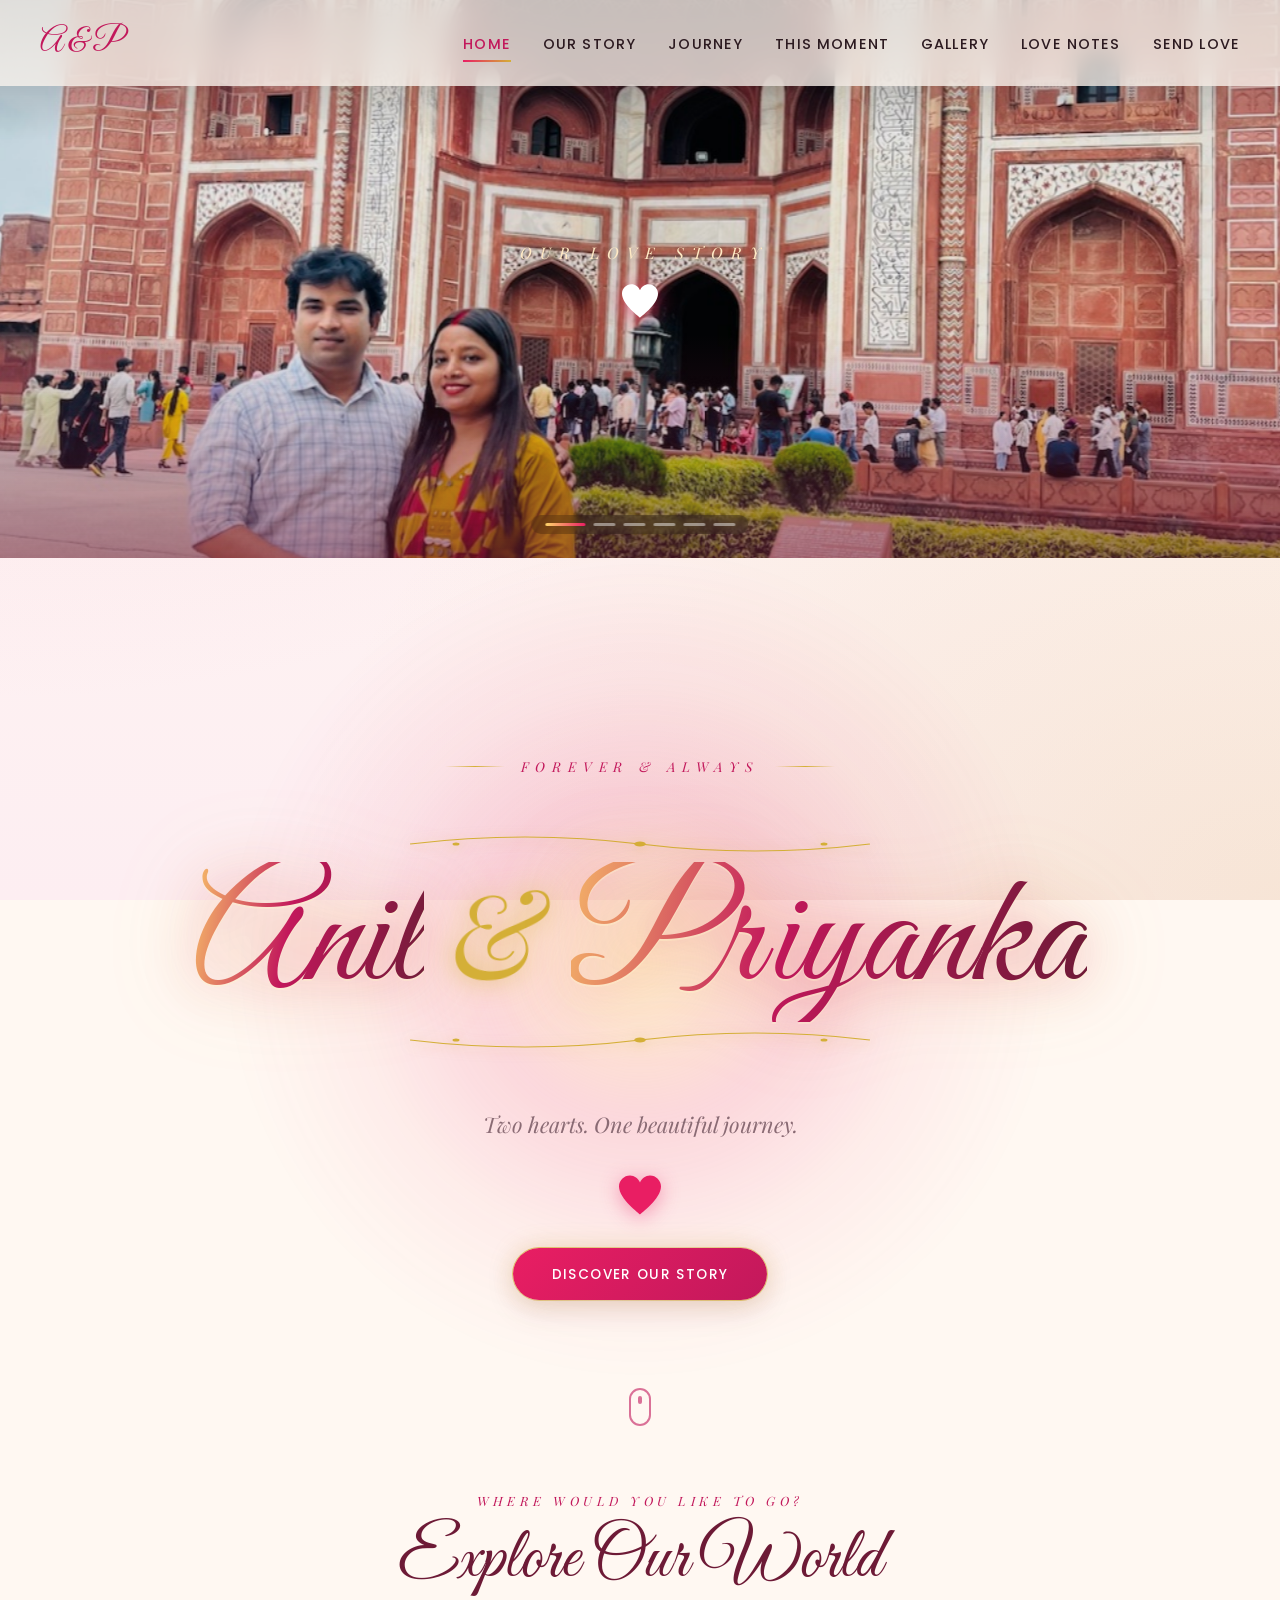
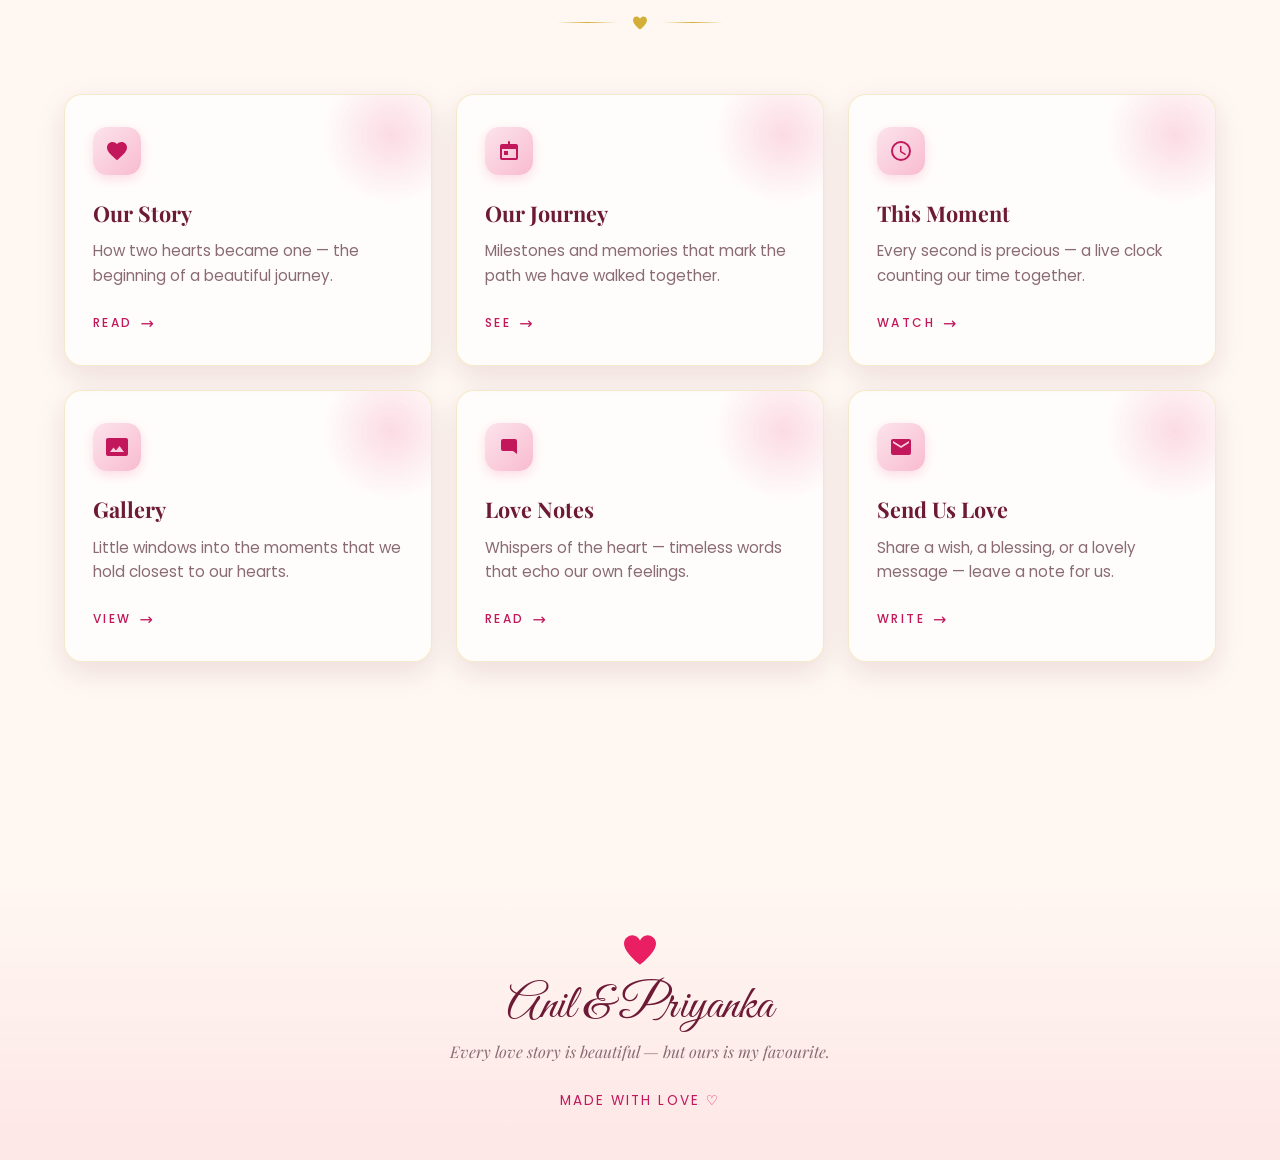
==== commit cc00b245: "Add hero photo slideshow at top of Home page (auto-swap every 3s) - Full-width slideshow with 6 Agra" ====
--- a/index.html
+++ b/index.html
@@ -22,6 +22,29 @@
 
   <!-- Navigation (injected by script.js) -->
   <div id="nav-placeholder"></div>
+
+  <!-- HERO SLIDESHOW — auto-swaps every 3 seconds -->
+  <section class="hero-slideshow" aria-label="Photos of Anil and Priyanka" aria-roledescription="carousel">
+    <div class="slideshow-track">
+      <div class="slide is-active" style="background-image: url('images/agra/1.jpg');" role="img" aria-label="At the Taj Mahal"></div>
+      <div class="slide" style="background-image: url('images/agra/2.jpg');" role="img" aria-label="Together in Agra"></div>
+      <div class="slide" style="background-image: url('images/agra/3.jpg');" role="img" aria-label="Sharing a moment"></div>
+      <div class="slide" style="background-image: url('images/agra/4.jpg');" role="img" aria-label="A treasured moment"></div>
+      <div class="slide" style="background-image: url('images/agra/5.jpg');" role="img" aria-label="Memories from Agra"></div>
+      <div class="slide" style="background-image: url('images/agra/6.jpg');" role="img" aria-label="Us in the city of love"></div>
+    </div>
+
+    <!-- Subtle overlay text -->
+    <div class="slideshow-overlay">
+      <p class="slideshow-eyebrow">Our love story</p>
+      <div class="slideshow-heart" aria-hidden="true">
+        <svg viewBox="0 0 32 29.6"><path d="M23.6,0c-3.4,0-6.3,2.2-7.6,5.3C14.7,2.2,11.8,0,8.4,0C3.8,0,0,3.8,0,8.4c0,9.4,16,21.2,16,21.2s16-11.8,16-21.2C32,3.8,28.2,0,23.6,0z"/></svg>
+      </div>
+    </div>
+
+    <!-- Navigation dots (created by JS) -->
+    <div class="slideshow-dots" role="tablist" aria-label="Slide navigation"></div>
+  </section>
 
   <!-- HERO -->
   <header id="home" class="hero">
--- a/styles.css
+++ b/styles.css
@@ -158,6 +158,139 @@
 .nav-toggle.open span:nth-child(1) { transform: translateY(7px) rotate(45deg); }
 .nav-toggle.open span:nth-child(2) { opacity: 0; }
 .nav-toggle.open span:nth-child(3) { transform: translateY(-7px) rotate(-45deg); }
+
+/* =========================================================
+   Hero Slideshow — auto-swap photo carousel
+   ========================================================= */
+.hero-slideshow {
+  position: relative;
+  width: 100%;
+  height: 62vh;
+  min-height: 420px;
+  max-height: 780px;
+  overflow: hidden;
+  background: #1a0a10;   /* dark fallback while first image loads */
+  margin-top: 0;
+}
+
+.slideshow-track {
+  position: absolute;
+  inset: 0;
+}
+
+.slide {
+  position: absolute;
+  inset: 0;
+  background-size: cover;
+  background-position: center;
+  background-repeat: no-repeat;
+  opacity: 0;
+  transition: opacity 1.4s ease-in-out;
+  transform: scale(1.02);
+  will-change: opacity, transform;
+}
+.slide.is-active {
+  opacity: 1;
+  z-index: 1;
+  /* Gentle Ken Burns zoom while displayed (~3s + fade tail) */
+  animation: kenBurns 5s ease-out forwards;
+}
+@keyframes kenBurns {
+  from { transform: scale(1.02); }
+  to   { transform: scale(1.09); }
+}
+
+/* Cinematic gradient overlay so overlay text stays readable */
+.slideshow-track::after {
+  content: "";
+  position: absolute;
+  inset: 0;
+  z-index: 2;
+  pointer-events: none;
+  background:
+    linear-gradient(180deg,
+      rgba(0, 0, 0, 0.35) 0%,
+      rgba(0, 0, 0, 0.05) 25%,
+      rgba(0, 0, 0, 0.05) 60%,
+      rgba(109, 26, 54, 0.55) 100%);
+}
+
+/* Overlay text (eyebrow + heart) */
+.slideshow-overlay {
+  position: absolute;
+  inset: 0;
+  z-index: 3;
+  display: flex;
+  flex-direction: column;
+  align-items: center;
+  justify-content: center;
+  gap: 1rem;
+  padding: 2rem;
+  pointer-events: none;
+  text-align: center;
+}
+.slideshow-eyebrow {
+  font-family: var(--font-serif);
+  font-style: italic;
+  color: #ffe9c4;
+  letter-spacing: 0.5em;
+  text-transform: uppercase;
+  font-size: clamp(0.75rem, 1.6vw, 1rem);
+  margin: 0;
+  text-shadow: 0 2px 12px rgba(0, 0, 0, 0.55);
+  padding-left: 0.5em;
+}
+.slideshow-heart {
+  width: 36px;
+  height: 36px;
+  color: #fff;
+  animation: heartbeat 1.7s ease-in-out infinite;
+  filter: drop-shadow(0 4px 12px rgba(233, 30, 99, 0.6));
+}
+.slideshow-heart svg { width: 100%; height: 100%; fill: currentColor; }
+
+/* Navigation dots (elegant thin bars) */
+.slideshow-dots {
+  position: absolute;
+  bottom: 1.5rem;
+  left: 50%;
+  transform: translateX(-50%);
+  display: flex;
+  gap: 0.5rem;
+  z-index: 4;
+  padding: 0.5rem 0.85rem;
+  background: rgba(0, 0, 0, 0.2);
+  border-radius: 999px;
+  backdrop-filter: blur(6px);
+  -webkit-backdrop-filter: blur(6px);
+}
+.slideshow-dot {
+  width: 22px;
+  height: 3px;
+  background: rgba(255, 255, 255, 0.45);
+  border: 0;
+  border-radius: 2px;
+  padding: 0;
+  cursor: pointer;
+  transition: background 0.35s ease, width 0.35s ease;
+}
+.slideshow-dot:hover { background: rgba(255, 255, 255, 0.75); }
+.slideshow-dot.is-active {
+  background: linear-gradient(90deg, #ffd76b, #e91e63);
+  width: 40px;
+}
+
+@media (max-width: 640px) {
+  .hero-slideshow { height: 55vh; min-height: 320px; }
+  .slideshow-dot { width: 18px; }
+  .slideshow-dot.is-active { width: 32px; }
+  .slideshow-heart { width: 30px; height: 30px; }
+}
+
+@media (prefers-reduced-motion: reduce) {
+  .slide.is-active { animation: none; }
+  .slide { transition: opacity 0.3s ease; }
+}
 
 /* =========================================================
    Hero — Glorious edition
@@ -694,11 +827,9 @@
   overflow: hidden;
   border-radius: var(--radius);
   box-shadow: var(--shadow-soft);
-  aspect-ratio: 1 / 1;
+  aspect-ratio: 4 / 5;   /* uniform portrait tiles — friendly to phone photos */
   cursor: pointer;
 }
-.gallery-item:nth-child(1),
-.gallery-item:nth-child(6) { aspect-ratio: 1 / 1.3; }
 
 .gallery-placeholder {
   width: 100%; height: 100%;
@@ -748,6 +879,81 @@
   border-radius: 4px;
   color: var(--rose-deep);
   font-size: 0.85rem;
+}
+
+/* -------- Real photo overlays the placeholder gradient -------- */
+.gallery-item { position: relative; }
+.gallery-photo {
+  position: absolute;
+  inset: 0;
+  width: 100%;
+  height: 100%;
+  object-fit: cover;
+  z-index: 1;
+  transition: transform 0.8s ease;
+}
+.gallery-item:hover .gallery-photo { transform: scale(1.06); }
+/* When a photo is present, dim/hide the placeholder text (the img covers it) */
+.gallery-item:has(.gallery-photo) .gallery-placeholder { opacity: 0; }
+
+/* Caption sits above the image */
+.gallery-item::after { z-index: 2; }
+
+/* -------- Album header — a travel-journal look -------- */
+.album {
+  padding: 4rem 1.5rem 3rem;
+  max-width: 1200px;
+  margin: 0 auto;
+}
+.album + .album { padding-top: 2rem; }
+
+.album-header {
+  text-align: center;
+  margin-bottom: 3rem;
+  position: relative;
+}
+.album-eyebrow {
+  font-family: var(--font-serif);
+  font-style: italic;
+  color: var(--gold);
+  letter-spacing: 0.4em;
+  text-transform: uppercase;
+  font-size: 0.75rem;
+  margin-bottom: 0.5rem;
+  padding: 0.35rem 1rem;
+  display: inline-block;
+  background: rgba(212, 175, 55, 0.1);
+  border-radius: 999px;
+  border: 1px solid rgba(212, 175, 55, 0.35);
+}
+.album-title {
+  font-family: var(--font-script);
+  font-weight: 400;
+  font-size: clamp(2.5rem, 6vw, 4rem);
+  line-height: 1;
+  margin: 0.75rem 0 0.25rem;
+  background: linear-gradient(180deg, var(--rose-deep), var(--burgundy) 60%, var(--gold));
+  -webkit-background-clip: text;
+  background-clip: text;
+  color: transparent;
+  filter: drop-shadow(0 3px 15px rgba(194, 24, 91, 0.15));
+}
+.album-subtitle {
+  font-family: var(--font-serif);
+  font-style: italic;
+  color: var(--rose-deep);
+  font-size: 1rem;
+  letter-spacing: 0.05em;
+  margin-bottom: 0.5rem;
+}
+.album-caption {
+  font-family: var(--font-serif);
+  font-style: italic;
+  color: var(--muted);
+  max-width: 560px;
+  margin: 1rem auto 0;
+  font-size: 1rem;
+  line-height: 1.55;
 }
 
 /* =========================================================
@@ -2265,8 +2471,9 @@
   .nav-toggle { display: flex; }
 
   .section { padding: 5rem 1.25rem; }
-  .gallery-grid { grid-template-columns: 1fr; }
-  .gallery-item, .gallery-item:nth-child(1), .gallery-item:nth-child(6) { aspect-ratio: 4 / 3; }
+  /* On phones, keep 2 columns of compact uniform tiles instead of 1 huge column */
+  .gallery-grid { grid-template-columns: repeat(2, 1fr); gap: 0.75rem; }
+  .gallery-item { aspect-ratio: 4 / 5; }
   .quote-carousel { padding: 2.5rem 1.25rem 1.5rem; }
   .quote-carousel::before { left: 12px; font-size: 5rem; }
   .wish-card { padding: 2rem 1.5rem; }
